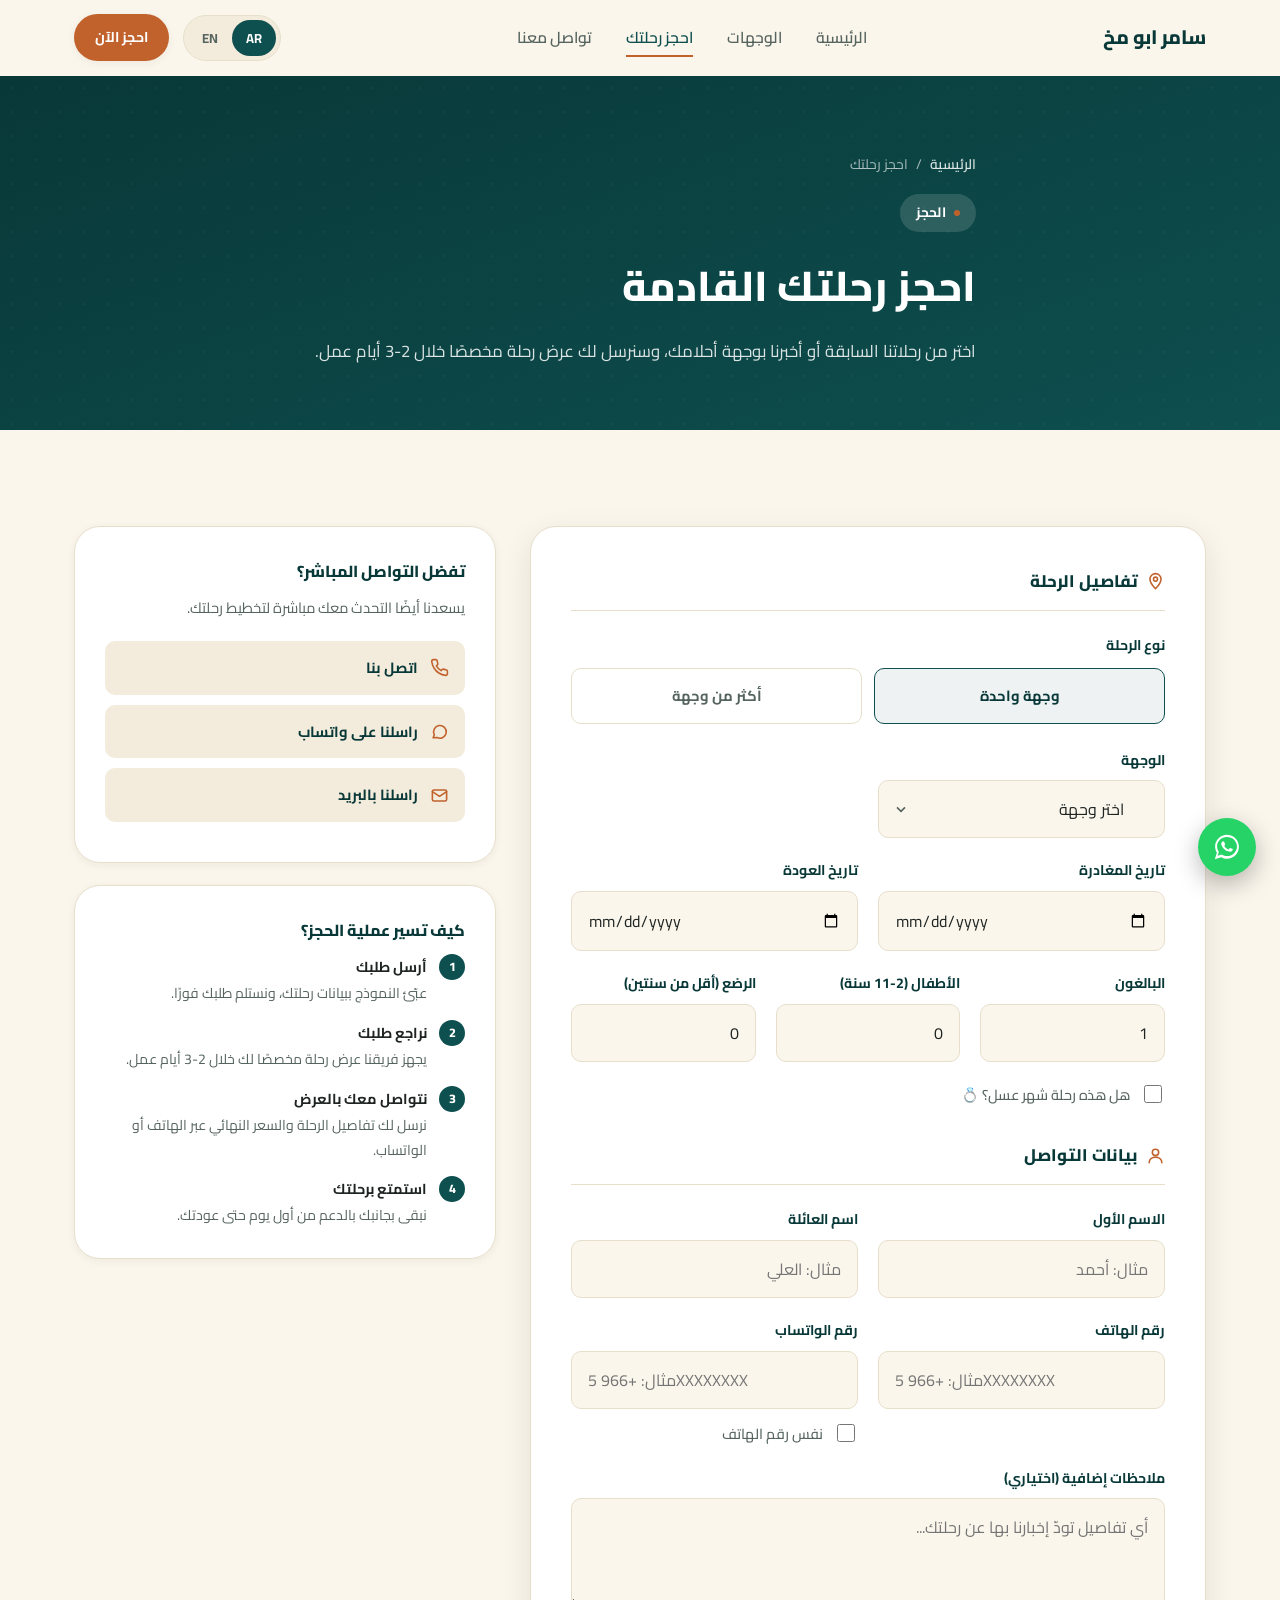
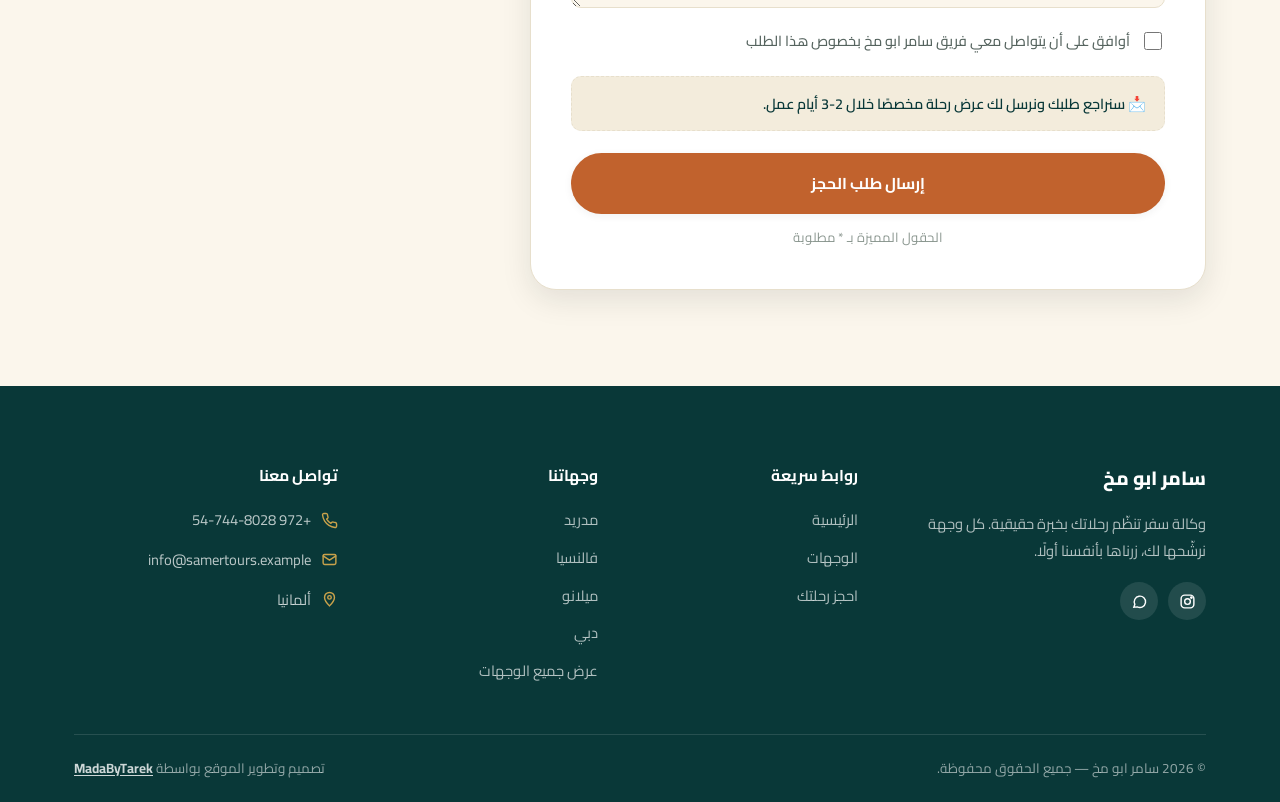
==== booking.html @ 6be9bb7d "Initial commit: Samer Abu Mock travel agency website Bilingual (Arabic/English) static site with: - " ====
<!DOCTYPE html>
<html lang="ar" dir="rtl">
<head>
<meta charset="UTF-8">
<meta name="viewport" content="width=device-width, initial-scale=1.0">
<title data-i18n-title="page_booking_title">احجز رحلتك القادمة | سامر ابو مخ</title>
<meta name="description" content="احجز رحلتك القادمة مع سامر ابو مخ: اختر وجهة زرناها بأنفسنا أو اطلب وجهة جديدة، وحدد تواريخك وبياناتك وسنرسل لك عرضًا خلال 2-3 أيام عمل.">
<link rel="icon" href="data:image/svg+xml,%3Csvg xmlns='http://www.w3.org/2000/svg' viewBox='0 0 24 24'%3E%3Crect width='24' height='24' rx='6' fill='%230E4F4F'/%3E%3Cpath d='M12 5l2.5 5L20 12l-5.5 2L12 19l-2.5-5L4 12l5.5-2z' fill='%23C9A24B'/%3E%3C/svg%3E">
<link rel="stylesheet" href="assets/css/style.css">
</head>
<body>
<a class="skip-link" href="#main" data-i18n="skip_to_content">تخطي إلى المحتوى</a>

<!-- ============ HEADER ============ -->
<header class="site-header">
  <div class="container header-inner">
    <a href="index.html" class="brand">
      <span data-i18n="brand_name">سامر ابو مخ</span>
    </a>
    <nav class="main-nav" id="mainNav">
      <a href="index.html" data-i18n="nav_home">الرئيسية</a>
      <a href="destinations.html" data-i18n="nav_destinations">الوجهات</a>
      <a href="booking.html" data-i18n="nav_booking">احجز رحلتك</a>
      <a href="index.html#contact" data-i18n="nav_contact">تواصل معنا</a>
    </nav>
    <div class="header-actions">
      <div class="lang-switch" role="group" aria-label="Language / اللغة">
        <button type="button" class="lang-btn" data-lang="ar">AR</button>
        <button type="button" class="lang-btn" data-lang="en">EN</button>
      </div>
      <a href="booking.html" class="btn btn-primary btn-sm" data-i18n="nav_cta">احجز الآن</a>
      <button class="nav-toggle" id="navToggle" aria-label="menu" aria-expanded="false">☰</button>
    </div>
  </div>
</header>

<main id="main">

  <!-- ============ PAGE HERO ============ -->
  <section class="page-hero">
    <div class="container page-hero-inner">
      <div class="breadcrumb">
        <a href="index.html" data-i18n="nav_home">الرئيسية</a>
        <span>/</span>
        <span data-i18n="nav_booking">احجز رحلتك</span>
      </div>
      <div class="eyebrow" style="background:rgba(255,255,255,.14); color:#fff;" data-i18n="page_booking_eyebrow">الحجز</div>
      <h1 class="page-hero-title" data-i18n="page_booking_title">احجز رحلتك القادمة</h1>
      <p class="page-hero-sub" data-i18n="page_booking_subtitle">اختر من رحلاتنا السابقة أو أخبرنا بوجهة أحلامك، وسنرسل لك عرض رحلة مخصصًا خلال 2-3 أيام عمل.</p>
    </div>
  </section>

  <!-- ============ BOOKING FORM ============ -->
  <section>
    <div class="container booking-layout">

      <div>
        <!-- Form card -->
        <div class="booking-card" id="bookingFormCard">
          <form id="bookingForm" novalidate>
            <!-- Formspree helper fields -->
            <input type="hidden" name="_subject" value="طلب حجز جديد من موقع سامر ابو مخ">
            <input type="text" name="_gotcha" style="display:none">

            <div class="form-section">
              <div class="form-section-title">
                <svg viewBox="0 0 24 24" fill="none" stroke="currentColor" stroke-width="2" stroke-linecap="round" stroke-linejoin="round"><path d="M12 21s7-7.2 7-12a7 7 0 1 0-14 0c0 4.8 7 12 7 12z"/><circle cx="12" cy="9" r="2.5"/></svg>
                <span data-i18n="form_section_trip_title">تفاصيل الرحلة</span>
              </div>

              <!-- Trip type: single vs multi destination -->
              <div class="form-group" style="margin-bottom:10px;">
                <label data-i18n="trip_type_label">نوع الرحلة</label>
              </div>
              <div class="trip-type-toggle">
                <label class="toggle-pill active" id="tripTypeSingleLabel">
                  <input type="radio" name="trip_type" id="tripTypeSingle" value="single" checked>
                  <span data-i18n="trip_type_single">وجهة واحدة</span>
                </label>
                <label class="toggle-pill" id="tripTypeMultiLabel">
                  <input type="radio" name="trip_type" id="tripTypeMulti" value="multi">
                  <span data-i18n="trip_type_multi">أكثر من وجهة</span>
                </label>
              </div>

              <!-- Single destination block -->
              <div id="singleDestBlock">
                <div class="form-row">
                  <div class="form-group">
                    <label for="destination" data-i18n="form_destination_label">الوجهة <span class="req">*</span></label>
                    <select id="destination" name="destination" class="form-control js-destination-select" required>
                      <option value="" data-i18n="form_destination_placeholder">اختر وجهة</option>
                      <option value="other" data-i18n="form_destination_other">أخرى (حدد الوجهة)</option>
                    </select>
                  </div>
                  <div class="form-group hidden" id="otherDestinationGroup">
                    <label for="otherDestination" data-i18n="form_destination_other_label">اسم الوجهة المطلوبة</label>
                    <input type="text" id="otherDestination" name="other_destination" class="form-control" data-i18n-placeholder="form_destination_other_placeholder" placeholder="مثال: باريس، فرنسا">
                  </div>
                </div>

                <div class="form-row">
                  <div class="form-group">
                    <label for="dateFrom" data-i18n="form_date_from_label">تاريخ المغادرة <span class="req">*</span></label>
                    <input type="date" id="dateFrom" name="date_from" class="form-control js-date-from" required>
                  </div>
                  <div class="form-group">
                    <label for="dateTo" data-i18n="form_date_to_label">تاريخ العودة <span class="req">*</span></label>
                    <input type="date" id="dateTo" name="date_to" class="form-control js-date-to" required>
                  </div>
                </div>
              </div>

              <!-- Multi destination block -->
              <div id="multiDestBlock" class="hidden">
                <div id="stopsContainer"><!-- stop rows injected by booking.js --></div>
                <button type="button" class="btn btn-outline btn-sm add-stop-btn" id="addStopBtn" data-i18n="add_stop_button">+ أضف وجهة أخرى</button>
              </div>

              <p class="form-error-text hidden" id="dateError" data-i18n="form_error_dates">تاريخ العودة يجب أن يكون بعد تاريخ المغادرة</p>

              <div class="form-row cols-3" style="margin-top:4px;">
                <div class="form-group">
                  <label for="adults" data-i18n="form_adults_label">البالغون</label>
                  <input type="number" id="adults" name="adults" class="form-control" min="1" max="20" value="1">
                </div>
                <div class="form-group">
                  <label for="children" data-i18n="form_children_label">الأطفال (2-11 سنة)</label>
                  <input type="number" id="children" name="children" class="form-control" min="0" max="10" value="0">
                </div>
                <div class="form-group">
                  <label for="infants" data-i18n="form_infants_label">الرضع (أقل من سنتين)</label>
                  <input type="number" id="infants" name="infants" class="form-control" min="0" max="10" value="0">
                </div>
              </div>

              <!-- Honeymoon -->
              <div class="checkbox-row" style="margin-top:6px; margin-bottom:6px;">
                <input type="checkbox" id="isHoneymoon" name="is_honeymoon">
                <label for="isHoneymoon" data-i18n="honeymoon_toggle_label">هل هذه رحلة شهر عسل؟ 💍</label>
              </div>

              <div id="honeymoonBlock" class="hidden">
                <div class="form-group" style="margin-top:14px; margin-bottom:6px;">
                  <label data-i18n="honeymoon_know_dest_label">هل تعرفان الوجهة التي تريدان زيارتها؟</label>
                </div>
                <div class="trip-type-toggle" style="max-width:360px;">
                  <label class="toggle-pill active" id="hmKnowYesLabel">
                    <input type="radio" name="honeymoon_know_dest" id="hmKnowYes" value="yes" checked>
                    <span data-i18n="yes_label">نعم</span>
                  </label>
                  <label class="toggle-pill" id="hmKnowNoLabel">
                    <input type="radio" name="honeymoon_know_dest" id="hmKnowNo" value="no">
                    <span data-i18n="no_label">لا، اقترحوا لنا</span>
                  </label>
                </div>

                <div id="honeymoonQuizBlock" class="honeymoon-box hidden">
                  <p style="font-weight:700; color:var(--color-primary-dark); margin-bottom:16px; font-size:.92rem;" data-i18n="honeymoon_quiz_intro">أجيبا عن الأسئلة التالية، وسيقترح سامر لكما وجهة شهر العسل المثالية:</p>

                  <div class="quiz-question">
                    <div class="quiz-question-title" data-i18n="hm_q1_title">1. ما هو الجو الذي تفضلانه لشهر العسل؟</div>
                    <div class="quiz-options">
                      <label class="quiz-option"><input type="radio" name="hm_q1_vibe" value="beach"><span data-i18n="hm_q1_opt1">شاطئ وشمس</span></label>
                      <label class="quiz-option"><input type="radio" name="hm_q1_vibe" value="city"><span data-i18n="hm_q1_opt2">مدينة نابضة بالحياة</span></label>
                      <label class="quiz-option"><input type="radio" name="hm_q1_vibe" value="nature"><span data-i18n="hm_q1_opt3">طبيعة وجبال</span></label>
                      <label class="quiz-option"><input type="radio" name="hm_q1_vibe" value="culture"><span data-i18n="hm_q1_opt4">تاريخ وثقافة</span></label>
                    </div>
                  </div>

                  <div class="quiz-question">
                    <div class="quiz-question-title" data-i18n="hm_q2_title">2. ما هي ميزانيتكما التقريبية؟</div>
                    <div class="quiz-options">
                      <label class="quiz-option"><input type="radio" name="hm_q2_budget" value="budget"><span data-i18n="hm_q2_opt1">اقتصادية</span></label>
                      <label class="quiz-option"><input type="radio" name="hm_q2_budget" value="mid"><span data-i18n="hm_q2_opt2">متوسطة</span></label>
                      <label class="quiz-option"><input type="radio" name="hm_q2_budget" value="luxury"><span data-i18n="hm_q2_opt3">فاخرة</span></label>
                    </div>
                  </div>

                  <div class="quiz-question">
                    <div class="quiz-question-title" data-i18n="hm_q3_title">3. كم مدة رحلة شهر العسل؟</div>
                    <div class="quiz-options">
                      <label class="quiz-option"><input type="radio" name="hm_q3_duration" value="short"><span data-i18n="hm_q3_opt1">أقل من أسبوع</span></label>
                      <label class="quiz-option"><input type="radio" name="hm_q3_duration" value="medium"><span data-i18n="hm_q3_opt2">أسبوع إلى أسبوعين</span></label>
                      <label class="quiz-option"><input type="radio" name="hm_q3_duration" value="long"><span data-i18n="hm_q3_opt3">أكثر من أسبوعين</span></label>
                    </div>
                  </div>

                  <div class="quiz-question">
                    <div class="quiz-question-title" data-i18n="hm_q4_title">4. في أي موسم تخططان للسفر؟</div>
                    <div class="quiz-options">
                      <label class="quiz-option"><input type="radio" name="hm_q4_season" value="winter"><span data-i18n="hm_q4_opt1">الشتاء</span></label>
                      <label class="quiz-option"><input type="radio" name="hm_q4_season" value="spring"><span data-i18n="hm_q4_opt2">الربيع</span></label>
                      <label class="quiz-option"><input type="radio" name="hm_q4_season" value="summer"><span data-i18n="hm_q4_opt3">الصيف</span></label>
                      <label class="quiz-option"><input type="radio" name="hm_q4_season" value="autumn"><span data-i18n="hm_q4_opt4">الخريف</span></label>
                    </div>
                  </div>

                  <div class="quiz-question">
                    <div class="quiz-question-title" data-i18n="hm_q5_title">5. ما مستوى النشاط الذي تفضلانه؟</div>
                    <div class="quiz-options">
                      <label class="quiz-option"><input type="radio" name="hm_q5_activity" value="relax"><span data-i18n="hm_q5_opt1">استرخاء تام</span></label>
                      <label class="quiz-option"><input type="radio" name="hm_q5_activity" value="mix"><span data-i18n="hm_q5_opt2">مزيج من الاسترخاء والاستكشاف</span></label>
                      <label class="quiz-option"><input type="radio" name="hm_q5_activity" value="adventure"><span data-i18n="hm_q5_opt3">مغامرة ونشاط</span></label>
                    </div>
                  </div>

                  <div class="quiz-question">
                    <div class="quiz-question-title" data-i18n="hm_q6_title">6. هل تفضلان الابتعاد عن صخب المدن؟</div>
                    <div class="quiz-options">
                      <label class="quiz-option"><input type="radio" name="hm_q6_quiet" value="quiet"><span data-i18n="hm_q6_opt1">نعم، نفضل الهدوء</span></label>
                      <label class="quiz-option"><input type="radio" name="hm_q6_quiet" value="city_buzz"><span data-i18n="hm_q6_opt2">لا، نحب حيوية المدن</span></label>
                      <label class="quiz-option"><input type="radio" name="hm_q6_quiet" value="no_preference"><span data-i18n="hm_q6_opt3">لا فرق لدينا</span></label>
                    </div>
                  </div>

                  <div class="quiz-question">
                    <div class="quiz-question-title" data-i18n="hm_q7_title">7. ما الذي يهمكما أكثر في الوجهة؟</div>
                    <div class="quiz-options">
                      <label class="quiz-option"><input type="radio" name="hm_q7_priority" value="food"><span data-i18n="hm_q7_opt1">المأكولات المحلية</span></label>
                      <label class="quiz-option"><input type="radio" name="hm_q7_priority" value="scenery"><span data-i18n="hm_q7_opt2">المناظر الطبيعية</span></label>
                      <label class="quiz-option"><input type="radio" name="hm_q7_priority" value="shopping"><span data-i18n="hm_q7_opt3">التسوق والفعاليات</span></label>
                      <label class="quiz-option"><input type="radio" name="hm_q7_priority" value="romance"><span data-i18n="hm_q7_opt4">الخصوصية والرومانسية</span></label>
                    </div>
                  </div>

                  <div class="quiz-question">
                    <div class="quiz-question-title" data-i18n="hm_q8_title">8. هل هناك وجهة كانت تراودكما دائمًا؟ (اختياري)</div>
                    <input type="text" name="hm_q8_dream_destination" class="form-control" data-i18n-placeholder="hm_q8_placeholder" placeholder="مثال: جزر المالديف، اليابان...">
                  </div>
                </div>
              </div>
            </div>

            <div class="form-section">
              <div class="form-section-title">
                <svg viewBox="0 0 24 24" fill="none" stroke="currentColor" stroke-width="2" stroke-linecap="round" stroke-linejoin="round"><circle cx="12" cy="8" r="4"/><path d="M4 21c0-4.4 3.6-7 8-7s8 2.6 8 7"/></svg>
                <span data-i18n="form_section_contact_title">بيانات التواصل</span>
              </div>

              <div class="form-row">
                <div class="form-group">
                  <label for="firstName" data-i18n="form_first_name_label">الاسم الأول <span class="req">*</span></label>
                  <input type="text" id="firstName" name="first_name" class="form-control" required data-i18n-placeholder="form_first_name_placeholder" placeholder="مثال: أحمد">
                </div>
                <div class="form-group">
                  <label for="lastName" data-i18n="form_last_name_label">اسم العائلة <span class="req">*</span></label>
                  <input type="text" id="lastName" name="last_name" class="form-control" required data-i18n-placeholder="form_last_name_placeholder" placeholder="مثال: العلي">
                </div>
              </div>

              <div class="form-row">
                <div class="form-group">
                  <label for="phone" data-i18n="form_phone_label">رقم الهاتف <span class="req">*</span></label>
                  <input type="tel" id="phone" name="phone" class="form-control" required data-i18n-placeholder="form_phone_placeholder" placeholder="مثال: +966 5XXXXXXXX">
                </div>
                <div class="form-group">
                  <label for="whatsapp" data-i18n="form_whatsapp_label">رقم الواتساب <span class="req">*</span></label>
                  <input type="tel" id="whatsapp" name="whatsapp" class="form-control" required data-i18n-placeholder="form_whatsapp_placeholder" placeholder="مثال: +966 5XXXXXXXX">
                  <div class="checkbox-row" style="margin-top:4px;">
                    <input type="checkbox" id="whatsappSame">
                    <label for="whatsappSame" data-i18n="form_whatsapp_same">نفس رقم الهاتف</label>
                  </div>
                </div>
              </div>

              <div class="form-group" style="margin-bottom:20px;">
                <label for="notes" data-i18n="form_notes_label">ملاحظات إضافية (اختياري)</label>
                <textarea id="notes" name="notes" class="form-control" data-i18n-placeholder="form_notes_placeholder" placeholder="أي تفاصيل تودّ إخبارنا بها عن رحلتك..."></textarea>
              </div>

              <div class="checkbox-row" style="margin-bottom:22px;">
                <input type="checkbox" id="consent" name="consent" required>
                <label for="consent" data-i18n="form_consent_label">أوافق على أن يتواصل معي فريق سامر ابو مخ بخصوص هذا الطلب</label>
              </div>

              <div class="form-offer-note">
                <span data-i18n="form_offer_note">📩 سنراجع طلبك ونرسل لك عرض رحلة مخصصًا خلال 2-3 أيام عمل.</span>
              </div>

              <button type="submit" class="btn btn-primary btn-block" id="submitBtn" style="margin-top:22px;">
                <span id="submitLabel" data-i18n="form_submit_button">إرسال طلب الحجز</span>
              </button>
              <p class="form-note" style="text-align:center; margin-top:12px;" data-i18n="form_required_note">الحقول المميزة بـ * مطلوبة</p>
            </div>
          </form>
        </div>

        <!-- Success state -->
        <div class="form-status success hidden" id="formSuccess">
          <svg viewBox="0 0 24 24" fill="none" stroke="currentColor" stroke-width="2" stroke-linecap="round" stroke-linejoin="round"><circle cx="12" cy="12" r="10"/><path d="M8 12l3 3 5-6"/></svg>
          <div>
            <div class="form-status-title" data-i18n="form_success_title">تم استلام طلبك بنجاح!</div>
            <div class="form-status-text" data-i18n="form_success_text">شكرًا لك. سنراجع طلبك ونرسل لك عرض رحلة مخصصًا خلال 2-3 أيام عمل عبر الهاتف أو الواتساب.</div>
            <button type="button" class="btn btn-outline btn-sm" style="margin-top:18px;" data-reset-form data-i18n="form_success_new">إرسال طلب جديد</button>
          </div>
        </div>

        <!-- Error state -->
        <div class="form-status error hidden" id="formError">
          <svg viewBox="0 0 24 24" fill="none" stroke="currentColor" stroke-width="2" stroke-linecap="round" stroke-linejoin="round"><circle cx="12" cy="12" r="10"/><path d="M12 8v5M12 16h.01"/></svg>
          <div>
            <div class="form-status-title" data-i18n="form_error_title">لم نتمكن من إرسال طلبك</div>
            <div class="form-status-text" data-i18n="form_error_text">حدث خطأ أثناء إرسال الطلب. حاول مرة أخرى أو تواصل معنا مباشرة عبر الواتساب.</div>
            <button type="button" class="btn btn-outline btn-sm" style="margin-top:18px;" data-reset-form data-i18n="form_success_new">إرسال طلب جديد</button>
          </div>
        </div>
      </div>

      <!-- Sidebar -->
      <aside class="booking-sidebar">
        <div class="side-card reveal">
          <div class="side-card-title" data-i18n="booking_sidebar_title">تفضل التواصل المباشر؟</div>
          <p class="side-card-text" data-i18n="booking_sidebar_text">يسعدنا أيضًا التحدث معك مباشرة لتخطيط رحلتك.</p>
          <a href="tel:+972547448028" class="side-contact-btn">
            <svg viewBox="0 0 24 24" fill="none" stroke="currentColor" stroke-width="2" stroke-linecap="round" stroke-linejoin="round"><path d="M22 16.9v3a2 2 0 0 1-2.2 2 19.8 19.8 0 0 1-8.6-3 19.5 19.5 0 0 1-6-6 19.8 19.8 0 0 1-3-8.7A2 2 0 0 1 4.1 2h3a2 2 0 0 1 2 1.7c.1 1 .3 2 .7 2.9a2 2 0 0 1-.4 2.1L8 10a16 16 0 0 0 6 6l1.3-1.4a2 2 0 0 1 2.1-.4c.9.4 1.9.6 2.9.7a2 2 0 0 1 1.7 2z"/></svg>
            <span data-i18n="booking_call_us">اتصل بنا</span>
          </a>
          <a href="https://wa.me/972547448028" target="_blank" rel="noopener" class="side-contact-btn">
            <svg viewBox="0 0 24 24" fill="none" stroke="currentColor" stroke-width="2" stroke-linecap="round" stroke-linejoin="round"><path d="M4 20l1.4-4A8 8 0 1 1 9 19.6z"/></svg>
            <span data-i18n="booking_whatsapp_us">راسلنا على واتساب</span>
          </a>
          <a href="mailto:info@samertours.example" class="side-contact-btn">
            <svg viewBox="0 0 24 24" fill="none" stroke="currentColor" stroke-width="2" stroke-linecap="round" stroke-linejoin="round"><rect x="3" y="5" width="18" height="14" rx="2"/><path d="M3 7l9 6 9-6"/></svg>
            <span data-i18n="booking_email_us">راسلنا بالبريد</span>
          </a>
        </div>

        <div class="side-card reveal reveal-delay-1">
          <div class="side-card-title" data-i18n="booking_steps_title">كيف تسير عملية الحجز؟</div>
          <div class="side-card-mini-list">
            <div class="side-card-mini-item">
              <span class="side-card-mini-num">1</span>
              <div class="side-card-mini-text"><strong data-i18n="booking_step_1_title">أرسل طلبك</strong><span data-i18n="booking_step_1_desc">عبّئ النموذج ببيانات رحلتك، ونستلم طلبك فورًا.</span></div>
            </div>
            <div class="side-card-mini-item">
              <span class="side-card-mini-num">2</span>
              <div class="side-card-mini-text"><strong data-i18n="booking_step_2_title">نراجع طلبك</strong><span data-i18n="booking_step_2_desc">يجهز فريقنا عرض رحلة مخصصًا لك خلال 2-3 أيام عمل.</span></div>
            </div>
            <div class="side-card-mini-item">
              <span class="side-card-mini-num">3</span>
              <div class="side-card-mini-text"><strong data-i18n="booking_step_3_title">نتواصل معك بالعرض</strong><span data-i18n="booking_step_3_desc">نرسل لك تفاصيل الرحلة والسعر النهائي عبر الهاتف أو الواتساب.</span></div>
            </div>
            <div class="side-card-mini-item">
              <span class="side-card-mini-num">4</span>
              <div class="side-card-mini-text"><strong data-i18n="booking_step_4_title">استمتع برحلتك</strong><span data-i18n="booking_step_4_desc">نبقى بجانبك بالدعم من أول يوم حتى عودتك.</span></div>
            </div>
          </div>
        </div>
      </aside>

    </div>
  </section>

</main>

<!-- ============ FOOTER ============ -->
<footer class="site-footer">
  <div class="container">
    <div class="footer-grid">
      <div>
        <div class="footer-brand">
          <span data-i18n="brand_name">سامر ابو مخ</span>
        </div>
        <p class="footer-about-text" data-i18n="footer_about_text">وكالة سفر تنظّم رحلاتك بخبرة حقيقية. كل وجهة نرشّحها لك، زرناها بأنفسنا أولًا.</p>
        <div class="footer-social">
          <a href="https://www.instagram.com/samer315/" target="_blank" rel="noopener" aria-label="Instagram"><svg viewBox="0 0 24 24" fill="none" stroke="#fff" stroke-width="2"><rect x="3" y="3" width="18" height="18" rx="5"/><circle cx="12" cy="12" r="4"/><circle cx="17.5" cy="6.5" r="1"/></svg></a>
          <a href="#" aria-label="WhatsApp"><svg viewBox="0 0 24 24" fill="none" stroke="#fff" stroke-width="2"><path d="M4 20l1.4-4A8 8 0 1 1 9 19.6z"/></svg></a>
        </div>
      </div>

      <div>
        <div class="footer-col-title" data-i18n="footer_links_title">روابط سريعة</div>
        <div class="footer-links">
          <a href="index.html" data-i18n="nav_home">الرئيسية</a>
          <a href="destinations.html" data-i18n="nav_destinations">الوجهات</a>
          <a href="booking.html" data-i18n="nav_booking">احجز رحلتك</a>
        </div>
      </div>

      <div>
        <div class="footer-col-title" data-i18n="footer_destinations_title">وجهاتنا</div>
        <div class="footer-links">
          <a href="destination.html?id=madrid" data-i18n="dest_madrid_name">مدريد</a>
          <a href="destination.html?id=valencia" data-i18n="dest_valencia_name">فالنسيا</a>
          <a href="destination.html?id=milano" data-i18n="dest_milano_name">ميلانو</a>
          <a href="destination.html?id=dubai" data-i18n="dest_dubai_name">دبي</a>
          <a href="destinations.html" data-i18n="view_all_destinations">عرض جميع الوجهات</a>
        </div>
      </div>

      <div>
        <div class="footer-col-title" data-i18n="footer_contact_title">تواصل معنا</div>
        <div class="footer-contact-item">
          <svg viewBox="0 0 24 24" fill="none" stroke="currentColor" stroke-width="2" stroke-linecap="round" stroke-linejoin="round"><path d="M22 16.9v3a2 2 0 0 1-2.2 2 19.8 19.8 0 0 1-8.6-3 19.5 19.5 0 0 1-6-6 19.8 19.8 0 0 1-3-8.7A2 2 0 0 1 4.1 2h3a2 2 0 0 1 2 1.7c.1 1 .3 2 .7 2.9a2 2 0 0 1-.4 2.1L8 10a16 16 0 0 0 6 6l1.3-1.4a2 2 0 0 1 2.1-.4c.9.4 1.9.6 2.9.7a2 2 0 0 1 1.7 2z"/></svg>
          <span data-i18n="footer_phone_value">+972 54-744-8028</span>
        </div>
        <div class="footer-contact-item">
          <svg viewBox="0 0 24 24" fill="none" stroke="currentColor" stroke-width="2" stroke-linecap="round" stroke-linejoin="round"><rect x="3" y="5" width="18" height="14" rx="2"/><path d="M3 7l9 6 9-6"/></svg>
          <span data-i18n="footer_email_value">info@samertours.example</span>
        </div>
        <div class="footer-contact-item">
          <svg viewBox="0 0 24 24" fill="none" stroke="currentColor" stroke-width="2" stroke-linecap="round" stroke-linejoin="round"><path d="M12 21s7-7.2 7-12a7 7 0 1 0-14 0c0 4.8 7 12 7 12z"/><circle cx="12" cy="9" r="2.5"/></svg>
          <span data-i18n="footer_address_value">ألمانيا</span>
        </div>
      </div>
    </div>

    <div class="footer-bottom">
      <span>© <span id="year">2026</span> <span data-i18n="brand_name">سامر ابو مخ</span> — <span data-i18n="footer_rights">جميع الحقوق محفوظة.</span></span>
      <span class="footer-credit-wrap"><span data-i18n="footer_credit">تصميم وتطوير الموقع بواسطة</span> <a href="https://mada-creative.github.io/madabytarek/" target="_blank" rel="noopener" class="footer-credit-link">MadaByTarek</a></span>
    </div>
  </div>
</footer>

<!-- ============ FLOATING WHATSAPP BUTTON ============ -->
<a href="https://wa.me/972547448028" target="_blank" rel="noopener" class="whatsapp-float" data-i18n-aria-label="whatsapp_float_label" aria-label="WhatsApp">
  <svg viewBox="0 0 32 32" fill="#fff"><path d="M16 3C9 3 3.3 8.6 3.3 15.5c0 2.4.7 4.7 1.9 6.7L3 29l7-2.1c1.9 1.1 4 1.6 6 1.6 7 0 12.7-5.6 12.7-12.5C28.7 8.6 23 3 16 3zm0 22.7c-1.9 0-3.7-.5-5.3-1.5l-.4-.2-4.2 1.2 1.2-4-.3-.4a10.1 10.1 0 0 1-1.6-5.4c0-5.6 4.6-10.1 10.6-10.1s10.6 4.5 10.6 10.1S22 25.7 16 25.7zm5.8-7.6c-.3-.2-1.9-.9-2.2-1-.3-.1-.5-.2-.7.2-.2.3-.8 1-.9 1.2-.2.2-.3.2-.6.1-.3-.2-1.3-.5-2.5-1.5-.9-.8-1.5-1.8-1.7-2.1-.2-.3 0-.5.1-.6.1-.1.3-.3.4-.5.1-.2.2-.3.3-.5.1-.2 0-.4 0-.5-.1-.2-.7-1.7-1-2.3-.2-.6-.5-.5-.7-.5h-.6c-.2 0-.5.1-.8.4-.3.3-1 1-1 2.4s1.1 2.8 1.2 3c.1.2 2.1 3.2 5.1 4.4.7.3 1.3.5 1.7.6.7.2 1.4.2 1.9.1.6-.1 1.9-.8 2.1-1.5.3-.7.3-1.4.2-1.5-.1-.2-.3-.2-.6-.4z"/></svg>
</a>

<script src="assets/js/i18n.js"></script>
<script src="assets/js/config.js"></script>
<script src="assets/js/destinations-data.js"></script>
<script src="assets/js/render-destinations.js"></script>
<script src="assets/js/main.js"></script>
<script src="assets/js/booking.js"></script>
</body>
</html>
---- assets/css/style.css ----
/* =========================================================
   Samer Tours — Stylesheet
   Design system: warm travel palette, bilingual (AR/EN) RTL-first
   ========================================================= */

@import url('https://fonts.googleapis.com/css2?family=Cairo:wght@400;500;600;700;800&display=swap');

:root{
  /* Colors */
  --color-bg: #FBF6EC;
  --color-surface: #FFFFFF;
  --color-surface-alt: #F3ECDC;
  --color-ink: #1E2422;
  --color-ink-soft: #56645F;
  --color-ink-faint: #8A968F;
  --color-border: #E7DFCC;

  --color-primary: #0E4F4F;
  --color-primary-dark: #093838;
  --color-primary-light: #14706C;
  --color-accent: #C1622D;
  --color-accent-light: #E08A4F;
  --color-gold: #C9A24B;

  --color-success-bg: #EAF6EE;
  --color-success-ink: #1E6B3C;
  --color-error-bg: #FBEAE7;
  --color-error-ink: #A5341C;

  /* City accents */
  --city-madrid: #C1622D;
  --city-valencia: #D99A2B;
  --city-milano: #7A4B5C;
  --city-amsterdam: #2C6E8E;
  --city-oslo: #3D5A73;

  /* Type */
  --font-base: 'Cairo', 'Segoe UI', Tahoma, sans-serif;

  /* Radii / shadow */
  --radius-sm: 10px;
  --radius-md: 16px;
  --radius-lg: 26px;
  --radius-pill: 999px;
  --shadow-sm: 0 2px 8px rgba(20, 30, 27, .06);
  --shadow-md: 0 10px 30px rgba(20, 30, 27, .10);
  --shadow-lg: 0 20px 50px rgba(20, 30, 27, .16);

  /* Layout */
  --container: 1180px;
  --header-h: 76px;
}

/* ---------- Reset ---------- */
*, *::before, *::after{ box-sizing: border-box; }
html{ scroll-behavior: smooth; }
body{
  margin: 0;
  background: var(--color-bg);
  color: var(--color-ink);
  font-family: var(--font-base);
  line-height: 1.75;
  -webkit-font-smoothing: antialiased;
  overflow-x: hidden;
}
img{ max-width: 100%; display: block; }
a{ color: inherit; text-decoration: none; }
ul{ margin: 0; padding: 0; list-style: none; }
h1,h2,h3,h4,p,figure{ margin: 0; }
button{ font-family: inherit; cursor: pointer; }
input, select, textarea{ font-family: inherit; font-size: 1rem; }
::selection{ background: var(--color-gold); color: var(--color-primary-dark); }

html[dir="ltr"] body{ letter-spacing: 0; }

.container{
  width: 100%;
  max-width: var(--container);
  margin-inline: auto;
  padding-inline: 24px;
}

section{ padding-block: 96px; }
@media (max-width: 720px){ section{ padding-block: 64px; } }

/* ---------- Reveal on scroll ---------- */
.reveal{ opacity: 0; transform: translateY(24px); transition: opacity .7s ease, transform .7s ease; }
.reveal.in-view{ opacity: 1; transform: translateY(0); }
.reveal-delay-1{ transition-delay: .08s; }
.reveal-delay-2{ transition-delay: .16s; }
.reveal-delay-3{ transition-delay: .24s; }
.reveal-delay-4{ transition-delay: .32s; }

/* ---------- Buttons ---------- */
.btn{
  display: inline-flex;
  align-items: center;
  justify-content: center;
  gap: 8px;
  padding: 15px 30px;
  border-radius: var(--radius-pill);
  font-weight: 700;
  font-size: .98rem;
  border: 1.5px solid transparent;
  transition: transform .18s ease, box-shadow .18s ease, background-color .18s ease, color .18s ease, border-color .18s ease;
  white-space: nowrap;
}
.btn-sm{ padding: 10px 20px; font-size: .88rem; }
.btn-primary{ background: var(--color-accent); color: #fff; box-shadow: var(--shadow-sm); }
.btn-primary:hover{ background: var(--color-accent-light); transform: translateY(-2px); box-shadow: var(--shadow-md); }
.btn-outline{ background: transparent; color: var(--color-primary); border-color: var(--color-primary); }
.btn-outline:hover{ background: var(--color-primary); color: #fff; transform: translateY(-2px); }
.btn-ghost-light{ background: rgba(255,255,255,.12); color: #fff; border-color: rgba(255,255,255,.55); backdrop-filter: blur(4px); }
.btn-ghost-light:hover{ background: rgba(255,255,255,.22); transform: translateY(-2px); }
.btn-block{ width: 100%; }
.btn[disabled]{ opacity: .65; cursor: not-allowed; transform: none !important; }

/* ---------- Eyebrow / section heading ---------- */
.eyebrow{
  display: inline-flex;
  align-items: center;
  gap: 8px;
  font-size: .85rem;
  font-weight: 700;
  letter-spacing: .02em;
  color: var(--color-accent);
  background: rgba(193, 98, 45, .1);
  padding: 7px 16px;
  border-radius: var(--radius-pill);
  margin-bottom: 18px;
}
.eyebrow::before{ content: ""; width: 6px; height: 6px; border-radius: 50%; background: var(--color-accent); }

.section-head{ max-width: 640px; margin-inline: auto; text-align: center; margin-bottom: 56px; }
.section-head.align-start{ margin-inline: 0; text-align: start; }
.section-title{ font-size: clamp(1.7rem, 3.2vw, 2.5rem); font-weight: 800; color: var(--color-primary-dark); line-height: 1.35; }
.section-subtitle{ margin-top: 14px; color: var(--color-ink-soft); font-size: 1.05rem; }

/* ---------- Header ---------- */
.site-header{
  position: sticky; top: 0; z-index: 100;
  background: rgba(251, 246, 236, .85);
  backdrop-filter: blur(10px);
  border-bottom: 1px solid transparent;
  border-radius: 0;
  margin-inline: 0;
  transition: box-shadow .25s ease, border-color .25s ease, background-color .25s ease,
              height .25s ease, top .3s ease, margin .3s ease, border-radius .3s ease;
  height: var(--header-h);
  display: flex;
  align-items: center;
}
.site-header.scrolled{
  top: 10px;
  margin-inline: 12px;
  height: 60px;
  border-radius: var(--radius-lg);
  box-shadow: var(--shadow-md);
  border-color: var(--color-border);
  background: rgba(251, 246, 236, .96);
}
@media (min-width: 768px){
  .site-header.scrolled{ margin-inline: 28px; }
}
@media (min-width: 1200px){
  .site-header.scrolled{ margin-inline: 56px; top: 14px; }
}
.header-inner{ display: flex; align-items: center; justify-content: space-between; gap: 24px; }

.brand{ display: flex; align-items: center; gap: 10px; font-weight: 800; font-size: 1.22rem; color: var(--color-primary-dark); flex-shrink: 0; transition: font-size .25s ease; }
.site-header.scrolled .brand{ font-size: 1.05rem; }
.brand-mark{ width: 38px; height: 38px; border-radius: 11px; background: var(--color-primary); display: flex; align-items: center; justify-content: center; flex-shrink: 0; transition: width .25s ease, height .25s ease; }
.site-header.scrolled .brand-mark{ width: 32px; height: 32px; }
.brand-mark svg{ width: 20px; height: 20px; }

.main-nav{ display: flex; align-items: center; gap: 34px; }
.main-nav a{ font-weight: 600; color: var(--color-ink-soft); font-size: .98rem; position: relative; padding-block: 6px; transition: color .2s ease; }
.main-nav a:hover, .main-nav a.active{ color: var(--color-primary); }
.main-nav a::after{
  content: ""; position: absolute; inset-inline-start: 0; bottom: 0; height: 2px; width: 0;
  background: var(--color-accent); transition: width .22s ease;
}
.main-nav a:hover::after, .main-nav a.active::after{ width: 100%; }

.header-actions{ display: flex; align-items: center; gap: 14px; }
.lang-switch{ display: flex; align-items: center; background: var(--color-surface-alt); border-radius: var(--radius-pill); padding: 4px; border: 1px solid var(--color-border); }
.lang-btn{ border: none; background: transparent; padding: 6px 14px; border-radius: var(--radius-pill); font-weight: 700; font-size: .82rem; color: var(--color-ink-soft); transition: all .2s ease; }
.lang-btn.active{ background: var(--color-primary); color: #fff; }

.nav-toggle{ display: none; border: none; background: transparent; font-size: 1.5rem; color: var(--color-primary-dark); line-height: 1; padding: 6px; }

@media (max-width: 960px){
  .main-nav{
    position: fixed; inset-inline: 0; top: var(--header-h);
    background: var(--color-surface); border-bottom: 1px solid var(--color-border);
    flex-direction: column; align-items: stretch; gap: 0; padding: 8px 24px 20px;
    transform: translateY(-8px); opacity: 0; visibility: hidden; pointer-events: none;
    transition: opacity .2s ease, transform .2s ease, visibility .2s;
    box-shadow: var(--shadow-md);
  }
  .main-nav.open{ transform: translateY(0); opacity: 1; visibility: visible; pointer-events: auto; }
  .main-nav a{ padding-block: 14px; border-bottom: 1px solid var(--color-border); }
  .nav-toggle{ display: block; }
  .header-actions .btn-sm{ display: none; }
}

/* ---------- Hero ---------- */
.hero{
  position: relative;
  background: radial-gradient(1200px 600px at 15% -10%, rgba(201,162,75,.18), transparent 60%),
              linear-gradient(160deg, var(--color-primary-dark), var(--color-primary) 55%, var(--color-primary-light));
  color: #fff;
  overflow: hidden;
  padding-block: 120px 100px;
}
.hero::before{
  content: "";
  position: absolute; inset: 0;
  background-image: radial-gradient(rgba(255,255,255,.14) 1.5px, transparent 1.5px);
  background-size: 26px 26px;
  opacity: .35;
  mask-image: linear-gradient(180deg, transparent, #000 25%, #000 70%, transparent);
}
.hero-inner{ position: relative; display: grid; grid-template-columns: 1.1fr .9fr; gap: 56px; align-items: center; }
@media (max-width: 900px){ .hero-inner{ grid-template-columns: 1fr; } }

.hero-eyebrow{ display: inline-flex; align-items: center; gap: 8px; background: rgba(255,255,255,.14); border: 1px solid rgba(255,255,255,.3); padding: 8px 16px; border-radius: var(--radius-pill); font-size: .85rem; font-weight: 700; margin-bottom: 22px; }
.hero-eyebrow svg{ width: 16px; height: 16px; }
.hero-title{ font-size: clamp(2.1rem, 4.4vw, 3.4rem); font-weight: 800; line-height: 1.32; }
.hero-title .accent{ color: var(--color-gold); }
.hero-subtitle{ margin-top: 22px; font-size: 1.12rem; color: rgba(255,255,255,.86); max-width: 560px; }
.hero-actions{ display: flex; flex-wrap: wrap; gap: 16px; margin-top: 36px; }

.hero-stats{ display: flex; gap: 34px; margin-top: 56px; flex-wrap: wrap; }
.hero-stat-num{ font-size: 1.9rem; font-weight: 800; color: var(--color-gold); }
.hero-stat-label{ font-size: .88rem; color: rgba(255,255,255,.78); margin-top: 4px; }

.hero-visual{ position: relative; display: flex; align-items: center; justify-content: center; }
.hero-card{
  background: rgba(255,255,255,.08);
  border: 1px solid rgba(255,255,255,.25);
  border-radius: var(--radius-lg);
  padding: 28px;
  backdrop-filter: blur(6px);
  width: 100%; max-width: 380px;
}
.hero-card-row{ display: flex; align-items: center; gap: 14px; padding-block: 14px; border-bottom: 1px solid rgba(255,255,255,.18); }
.hero-card-row:last-child{ border-bottom: none; }
.hero-card-icon{ width: 42px; height: 42px; border-radius: 12px; background: rgba(255,255,255,.14); display: flex; align-items: center; justify-content: center; flex-shrink: 0; }
.hero-card-icon svg{ width: 22px; height: 22px; }
.hero-card-title{ font-weight: 700; font-size: .96rem; }
.hero-card-sub{ font-size: .82rem; color: rgba(255,255,255,.72); margin-top: 2px; }

/* ---------- About ---------- */
.about-grid{ display: grid; grid-template-columns: .95fr 1.05fr; gap: 64px; align-items: center; }
@media (max-width: 900px){ .about-grid{ grid-template-columns: 1fr; gap: 40px; } }
.about-points{ display: flex; flex-direction: column; gap: 22px; margin-top: 32px; }
.about-point{ display: flex; gap: 16px; align-items: flex-start; }
.about-point-icon{ width: 46px; height: 46px; border-radius: 13px; background: var(--color-surface-alt); display: flex; align-items: center; justify-content: center; flex-shrink: 0; color: var(--color-primary); }
.about-point-icon svg{ width: 22px; height: 22px; }
.about-point-title{ font-weight: 700; color: var(--color-primary-dark); }
.about-point-desc{ font-size: .94rem; color: var(--color-ink-soft); margin-top: 3px; }

.about-panel{
  background: var(--color-surface);
  border: 1px solid var(--color-border);
  border-radius: var(--radius-lg);
  padding: 40px;
  box-shadow: var(--shadow-md);
  position: relative;
}
.about-panel::before{
  content: "";
  position: absolute; inset-inline-start: -14px; top: -14px;
  width: 90px; height: 90px; border-radius: 24px;
  background: var(--color-gold); opacity: .18; z-index: -1;
}
.quote-mark{ font-size: 3rem; color: var(--color-gold); line-height: 1; font-family: Georgia, serif; }
.about-panel p{ font-size: 1.08rem; color: var(--color-ink); margin-top: 8px; }
.about-panel-foot{ margin-top: 22px; display: flex; align-items: center; gap: 12px; }
.about-panel-avatar{ width: 46px; height: 46px; border-radius: 50%; background: var(--color-primary); color: #fff; display: flex; align-items: center; justify-content: center; font-weight: 800; }
.about-panel-name{ font-weight: 700; color: var(--color-primary-dark); font-size: .95rem; }
.about-panel-role{ font-size: .82rem; color: var(--color-ink-faint); }

/* ---------- Destination cards ---------- */
.dest-grid{ display: grid; grid-template-columns: repeat(3, 1fr); gap: 28px; }
@media (max-width: 980px){ .dest-grid{ grid-template-columns: repeat(2, 1fr); } }
@media (max-width: 640px){ .dest-grid{ grid-template-columns: 1fr; } }

.dest-card{
  background: var(--color-surface);
  border-radius: var(--radius-lg);
  overflow: hidden;
  border: 1px solid var(--color-border);
  box-shadow: var(--shadow-sm);
  transition: transform .25s ease, box-shadow .25s ease;
  display: flex; flex-direction: column;
}
.dest-card:hover{ transform: translateY(-6px); box-shadow: var(--shadow-lg); }
.dest-cover-link{ display: block; --c: var(--city-madrid); }
.dest-cover{
  position: relative; min-height: 200px; overflow: hidden;
  background: linear-gradient(150deg, var(--c), color-mix(in srgb, var(--c) 55%, #10201c));
}
.dest-cover-img{ position: absolute; inset: 0; width: 100%; height: 100%; object-fit: cover; transition: transform .5s ease; }
.dest-card:hover .dest-cover-img{ transform: scale(1.07); }
.dest-cover-overlay{
  position: relative; z-index: 1; min-height: 200px; height: 100%;
  display: flex; flex-direction: column; justify-content: space-between;
  padding: 20px 22px; color: #fff;
  background: linear-gradient(180deg, rgba(10,20,18,.05) 0%, rgba(10,20,18,.18) 45%, rgba(8,16,15,.85) 100%);
}
.dest-cover svg{ width: 100%; height: 78px; opacity: .9; }
.dest-cover-icon{ position: absolute; inset-inline: 0; bottom: 0; }
.dest-cover-top{ position: relative; z-index: 1; display: flex; justify-content: space-between; align-items: flex-start; }
.dest-country-badge{ align-self: flex-start; background: rgba(255,255,255,.2); border: 1px solid rgba(255,255,255,.4); font-size: .74rem; font-weight: 700; padding: 5px 12px; border-radius: var(--radius-pill); }
.dest-name{ position: relative; z-index: 1; font-size: 1.5rem; font-weight: 800; margin-top: 0; }

.dest-body{ padding: 24px 26px 28px; display: flex; flex-direction: column; gap: 16px; flex: 1; }
.dest-tagline{ font-weight: 700; color: var(--color-primary-dark); font-size: 1rem; }
.dest-desc{ color: var(--color-ink-soft); font-size: .93rem; }
.dest-card-foot{ margin-top: auto; display: flex; align-items: center; justify-content: space-between; gap: 12px; }
.dest-link{ font-weight: 700; color: var(--color-accent); font-size: .92rem; display: inline-flex; align-items: center; gap: 6px; }
.dest-link svg{ width: 16px; height: 16px; transition: transform .2s ease; }
html[dir="rtl"] .dest-link svg{ transform: rotate(180deg); }
.dest-link:hover svg{ transform: translateX(4px); }
html[dir="rtl"] .dest-link:hover svg{ transform: rotate(180deg) translateX(4px); }

/* ---------- Full destination block (destinations.html) ---------- */
.dest-full{
  background: var(--color-surface);
  border: 1px solid var(--color-border);
  border-radius: var(--radius-lg);
  overflow: hidden;
  box-shadow: var(--shadow-sm);
  margin-bottom: 34px;
  scroll-margin-top: 100px;
}
.dest-full-grid{ display: grid; grid-template-columns: 340px 1fr; }
@media (max-width: 860px){ .dest-full-grid{ grid-template-columns: 1fr; } }
.dest-full-cover{
  --c: var(--city-madrid);
  background: linear-gradient(160deg, var(--c), color-mix(in srgb, var(--c) 50%, #0e1a17));
  color: #fff; padding: 34px 30px; display: flex; flex-direction: column; justify-content: space-between; position: relative; min-height: 280px;
}
.dest-full-cover svg{ width: 100%; height: 92px; }
.dest-full-body{ padding: 34px 34px; }
.dest-full-title-row{ display: flex; align-items: baseline; gap: 12px; flex-wrap: wrap; margin-bottom: 6px; }
.dest-full-name{ font-size: 1.6rem; font-weight: 800; color: var(--color-primary-dark); }
.dest-full-country{ font-size: .9rem; color: var(--color-ink-faint); font-weight: 600; }
.dest-full-tagline{ color: var(--color-accent); font-weight: 700; margin-bottom: 14px; }
.dest-full-desc{ color: var(--color-ink-soft); }

.attractions-title{ margin-top: 26px; margin-bottom: 14px; font-weight: 800; color: var(--color-primary-dark); font-size: 1rem; display: flex; align-items: center; gap: 8px; }
.attractions-title svg{ width: 18px; height: 18px; color: var(--color-accent); }
.attractions-list{ display: grid; grid-template-columns: repeat(2, 1fr); gap: 10px 20px; margin-bottom: 26px; }
@media (max-width: 500px){ .attractions-list{ grid-template-columns: 1fr; } }
.attraction-item{ display: flex; align-items: center; gap: 10px; font-size: .95rem; color: var(--color-ink); }
.attraction-item svg{ width: 17px; height: 17px; color: var(--color-accent); flex-shrink: 0; }

.other-dest-note{
  display: flex; align-items: center; gap: 14px; flex-wrap: wrap; justify-content: space-between;
  background: var(--color-surface-alt); border: 1px dashed var(--color-border);
  border-radius: var(--radius-md); padding: 22px 26px; margin-top: 10px;
}
.other-dest-note p{ font-weight: 600; color: var(--color-primary-dark); }

/* ---------- Why choose us ---------- */
.why-grid{ display: grid; grid-template-columns: repeat(4, 1fr); gap: 24px; }
@media (max-width: 980px){ .why-grid{ grid-template-columns: repeat(2, 1fr); } }
@media (max-width: 560px){ .why-grid{ grid-template-columns: 1fr; } }
.why-card{ background: var(--color-surface); border: 1px solid var(--color-border); border-radius: var(--radius-md); padding: 30px 26px; box-shadow: var(--shadow-sm); transition: transform .2s ease, box-shadow .2s ease; }
.why-card:hover{ transform: translateY(-4px); box-shadow: var(--shadow-md); }
.why-icon{ width: 52px; height: 52px; border-radius: 15px; background: var(--color-primary); color: #fff; display: flex; align-items: center; justify-content: center; margin-bottom: 18px; }
.why-icon svg{ width: 24px; height: 24px; }
.why-title{ font-weight: 700; color: var(--color-primary-dark); margin-bottom: 8px; }
.why-desc{ font-size: .92rem; color: var(--color-ink-soft); }

.section-alt{ background: var(--color-surface-alt); }

/* ---------- CTA banner ---------- */
.cta-banner{
  background: linear-gradient(135deg, var(--color-accent), var(--color-gold));
  border-radius: var(--radius-lg);
  padding: 56px 50px;
  display: flex; align-items: center; justify-content: space-between; gap: 30px; flex-wrap: wrap;
  color: #fff;
  box-shadow: var(--shadow-lg);
}
.cta-banner-title{ font-size: 1.6rem; font-weight: 800; }
.cta-banner-sub{ margin-top: 8px; color: rgba(255,255,255,.9); }
.cta-banner .btn-primary{ background: #fff; color: var(--color-accent); }
.cta-banner .btn-primary:hover{ background: var(--color-primary-dark); color: #fff; }

/* ---------- Footer ---------- */
.site-footer{ background: var(--color-primary-dark); color: rgba(255,255,255,.82); padding-top: 76px; }
.footer-grid{ display: grid; grid-template-columns: 1.4fr 1fr 1fr 1.2fr; gap: 40px; padding-bottom: 50px; border-bottom: 1px solid rgba(255,255,255,.12); }
@media (max-width: 900px){ .footer-grid{ grid-template-columns: 1fr 1fr; } }
@media (max-width: 560px){ .footer-grid{ grid-template-columns: 1fr; } }
.footer-brand{ display: flex; align-items: center; gap: 10px; font-weight: 800; font-size: 1.2rem; color: #fff; margin-bottom: 16px; }
.footer-brand .brand-mark{ background: rgba(255,255,255,.14); }
.footer-about-text{ font-size: .92rem; line-height: 1.8; color: rgba(255,255,255,.68); max-width: 320px; }
.footer-col-title{ color: #fff; font-weight: 700; margin-bottom: 18px; font-size: .98rem; }
.footer-links{ display: flex; flex-direction: column; gap: 12px; }
.footer-links a{ font-size: .92rem; color: rgba(255,255,255,.68); transition: color .2s ease; }
.footer-links a:hover{ color: var(--color-gold); }
.footer-contact-item{ display: flex; align-items: center; gap: 10px; font-size: .92rem; color: rgba(255,255,255,.72); margin-bottom: 14px; }
.footer-contact-item svg{ width: 17px; height: 17px; color: var(--color-gold); flex-shrink: 0; }
.footer-social{ display: flex; gap: 10px; margin-top: 18px; }
.footer-social a{ width: 38px; height: 38px; border-radius: 50%; background: rgba(255,255,255,.1); display: flex; align-items: center; justify-content: center; transition: background .2s ease; }
.footer-social a:hover{ background: var(--color-gold); }
.footer-social svg{ width: 17px; height: 17px; }
.footer-bottom{ display: flex; align-items: center; justify-content: space-between; padding-block: 22px; font-size: .84rem; color: rgba(255,255,255,.56); flex-wrap: wrap; gap: 10px; }
.footer-credit-link{ color: rgba(255,255,255,.8); font-weight: 700; text-decoration: underline; text-underline-offset: 2px; }
.footer-credit-link:hover{ color: var(--color-gold); }

/* ---------- Page hero (inner pages) ---------- */
.page-hero{
  background: linear-gradient(160deg, var(--color-primary-dark), var(--color-primary));
  color: #fff; padding-block: 76px 64px; position: relative; overflow: hidden;
}
.page-hero::before{
  content: ""; position: absolute; inset: 0;
  background-image: radial-gradient(rgba(255,255,255,.12) 1.5px, transparent 1.5px);
  background-size: 24px 24px; opacity: .3;
}
.page-hero-inner{ position: relative; max-width: 720px; }
.page-hero-title{ font-size: clamp(1.8rem, 3.6vw, 2.6rem); font-weight: 800; }
.page-hero-sub{ margin-top: 14px; color: rgba(255,255,255,.85); font-size: 1.05rem; }
.breadcrumb{ display: flex; align-items: center; gap: 8px; font-size: .86rem; color: rgba(255,255,255,.65); margin-bottom: 18px; }
.breadcrumb a{ color: rgba(255,255,255,.85); font-weight: 600; }

/* ---------- Booking page ---------- */
.booking-layout{ display: grid; grid-template-columns: 1.6fr 1fr; gap: 34px; align-items: flex-start; }
@media (max-width: 940px){ .booking-layout{ grid-template-columns: 1fr; } }

.booking-card{
  background: var(--color-surface); border: 1px solid var(--color-border);
  border-radius: var(--radius-lg); padding: 40px; box-shadow: var(--shadow-md);
}
.form-section-title{ font-weight: 800; color: var(--color-primary-dark); font-size: 1.05rem; margin-bottom: 22px; padding-bottom: 14px; border-bottom: 1px solid var(--color-border); display: flex; align-items: center; gap: 8px; }
.form-section-title svg{ width: 19px; height: 19px; color: var(--color-accent); }
.form-section + .form-section{ margin-top: 34px; }

.form-row{ display: grid; grid-template-columns: 1fr 1fr; gap: 20px; margin-bottom: 20px; }
.form-row.cols-3{ grid-template-columns: 1fr 1fr 1fr; }
@media (max-width: 620px){ .form-row, .form-row.cols-3{ grid-template-columns: 1fr; } }

.form-group{ display: flex; flex-direction: column; gap: 8px; }
.form-group label{ font-size: .88rem; font-weight: 700; color: var(--color-primary-dark); }
.form-group .req{ color: var(--color-accent); }
.form-control{
  width: 100%; padding: 13px 16px; border-radius: var(--radius-sm);
  border: 1.5px solid var(--color-border); background: var(--color-bg);
  color: var(--color-ink); transition: border-color .2s ease, box-shadow .2s ease, background-color .2s ease;
}
.form-control:focus{ outline: none; border-color: var(--color-primary); background: #fff; box-shadow: 0 0 0 4px rgba(14,79,79,.1); }
select.form-control{ appearance: none; background-image: url("data:image/svg+xml,%3Csvg xmlns='http://www.w3.org/2000/svg' viewBox='0 0 20 20' fill='none' stroke='%2356645F' stroke-width='2'%3E%3Cpath d='M5 8l5 5 5-5'/%3E%3C/svg%3E"); background-repeat: no-repeat; background-position: left 14px center; background-size: 16px; padding-inline-start: 40px; }
html[dir="rtl"] select.form-control{ background-position: left 14px center; }
textarea.form-control{ resize: vertical; min-height: 110px; }

.checkbox-row{ display: flex; align-items: center; gap: 10px; }
.checkbox-row input[type="checkbox"]{ width: 18px; height: 18px; accent-color: var(--color-primary); }
.checkbox-row label{ font-size: .9rem; color: var(--color-ink-soft); font-weight: 500; }

.hidden{ display: none !important; }

.form-note{ font-size: .82rem; color: var(--color-ink-faint); margin-top: 4px; }
.form-error-text{ font-size: .84rem; color: var(--color-error-ink); margin-top: 4px; }

.form-status{ border-radius: var(--radius-md); padding: 26px 28px; display: flex; gap: 16px; align-items: flex-start; }
.form-status.success{ background: var(--color-success-bg); color: var(--color-success-ink); }
.form-status.error{ background: var(--color-error-bg); color: var(--color-error-ink); }
.form-status svg{ width: 26px; height: 26px; flex-shrink: 0; margin-top: 2px; }
.form-status-title{ font-weight: 800; margin-bottom: 4px; }
.form-status-text{ font-size: .92rem; opacity: .92; }

.booking-sidebar{ display: flex; flex-direction: column; gap: 22px; position: sticky; top: calc(var(--header-h) + 24px); }
.side-card{ background: var(--color-surface); border: 1px solid var(--color-border); border-radius: var(--radius-lg); padding: 30px; box-shadow: var(--shadow-sm); }
.side-card-title{ font-weight: 800; color: var(--color-primary-dark); margin-bottom: 10px; }
.side-card-text{ font-size: .92rem; color: var(--color-ink-soft); margin-bottom: 20px; }
.side-contact-btn{ display: flex; align-items: center; gap: 12px; padding: 14px 16px; border-radius: var(--radius-sm); background: var(--color-surface-alt); margin-bottom: 10px; font-weight: 700; font-size: .92rem; color: var(--color-primary-dark); transition: background .2s ease; }
.side-contact-btn:hover{ background: #E9DFC6; }
.side-contact-btn svg{ width: 19px; height: 19px; color: var(--color-accent); flex-shrink: 0; }
.side-card-mini-list{ display: flex; flex-direction: column; gap: 14px; }
.side-card-mini-item{ display: flex; gap: 12px; align-items: flex-start; }
.side-card-mini-num{ width: 26px; height: 26px; border-radius: 50%; background: var(--color-primary); color: #fff; font-size: .78rem; font-weight: 800; display: flex; align-items: center; justify-content: center; flex-shrink: 0; }
.side-card-mini-text{ font-size: .88rem; color: var(--color-ink-soft); }
.side-card-mini-text strong{ color: var(--color-ink); display: block; margin-bottom: 2px; font-size: .9rem; }

/* ---------- Hero photo (replaces the old hero-card info panel) ---------- */
.hero-photo-frame{
  position: relative; width: 100%; max-width: 380px; margin-inline: auto;
  aspect-ratio: 4 / 5; border-radius: var(--radius-lg); overflow: hidden;
  border: 4px solid rgba(255,255,255,.25); box-shadow: var(--shadow-lg);
}
.hero-photo-frame img{ position: absolute; inset: 0; width: 100%; height: 100%; object-fit: cover; z-index: 1; }
.hero-photo-placeholder{
  position: absolute; inset: 0; display: flex; flex-direction: column; align-items: center; justify-content: center;
  gap: 12px; text-align: center; padding: 30px; font-size: .82rem; line-height: 1.7;
  background: linear-gradient(160deg, var(--color-primary-light), var(--color-primary-dark));
  color: rgba(255,255,255,.62);
}
.hero-photo-placeholder svg{ width: 46px; height: 46px; opacity: .75; }
.hero-photo-badge{
  position: absolute; z-index: 2; bottom: 16px; inset-inline: 16px;
  background: rgba(9,23,21,.6); backdrop-filter: blur(8px);
  border: 1px solid rgba(255,255,255,.18); border-radius: var(--radius-md);
  padding: 14px 18px; color: #fff;
}
.hero-photo-badge-name{ font-weight: 800; font-size: 1rem; }
.hero-photo-badge-role{ font-size: .8rem; opacity: .85; margin-top: 2px; }

/* ---------- Region sections (destinations page) ---------- */
.region-section{ margin-bottom: 56px; }
.region-title{
  font-size: 1.3rem; font-weight: 800; color: var(--color-primary-dark);
  margin-bottom: 22px; padding-inline-start: 16px; border-inline-start: 4px solid var(--color-accent);
}

/* ---------- Compact destination details (accordion) ---------- */
.dest-details{ margin-top: 6px; }
.dest-details summary{
  cursor: pointer; font-weight: 700; font-size: .9rem; color: var(--color-accent);
  list-style: none; display: flex; align-items: center; gap: 6px; padding-block: 4px;
}
.dest-details summary::-webkit-details-marker{ display: none; }
.dest-details summary::after{ content: "›"; font-size: 1.2rem; transition: transform .2s ease; }
html[dir="rtl"] .dest-details summary::after{ content: "‹"; }
.dest-details[open] summary::after{ transform: rotate(90deg); }
.dest-details .dest-desc{ color: var(--color-ink-soft); font-size: .93rem; margin-top: 10px; }
.attractions-list--compact{ grid-template-columns: 1fr; gap: 8px; margin-top: 6px; margin-bottom: 18px; }
.attractions-list--compact .attraction-item{ font-size: .9rem; }

/* ---------- Booking form: offer note ---------- */
.form-offer-note{
  background: var(--color-surface-alt); border: 1px dashed var(--color-border);
  border-radius: var(--radius-sm); padding: 14px 18px; font-size: .9rem;
  font-weight: 600; color: var(--color-primary-dark);
}

/* ---------- Floating WhatsApp button ---------- */
.whatsapp-float{
  position: fixed; bottom: 24px; right: 24px; z-index: 200;
  width: 58px; height: 58px; border-radius: 50%; background: #25D366;
  display: flex; align-items: center; justify-content: center;
  box-shadow: 0 8px 24px rgba(0,0,0,.28);
  animation: wa-pulse 2.6s infinite;
  transition: transform .2s ease;
}
.whatsapp-float:hover{ transform: scale(1.08); }
.whatsapp-float svg{ width: 30px; height: 30px; }
@keyframes wa-pulse{
  0% { box-shadow: 0 8px 24px rgba(0,0,0,.28), 0 0 0 0 rgba(37,211,102,.45); }
  70% { box-shadow: 0 8px 24px rgba(0,0,0,.28), 0 0 0 14px rgba(37,211,102,0); }
  100% { box-shadow: 0 8px 24px rgba(0,0,0,.28), 0 0 0 0 rgba(37,211,102,0); }
}
@media (max-width: 640px){
  .whatsapp-float{ bottom: 18px; right: 18px; width: 52px; height: 52px; }
  .whatsapp-float svg{ width: 26px; height: 26px; }
}

/* ---------- Single destination detail page ---------- */
.dest-hero{ position: relative; min-height: 460px; overflow: hidden; color: #fff; }
.dest-hero-img{ position: absolute; inset: 0; width: 100%; height: 100%; object-fit: cover; }
.dest-hero-overlay{
  position: absolute; inset: 0; z-index: 1;
  display: flex; align-items: flex-end;
  background: linear-gradient(180deg, rgba(8,16,15,0) 0%, rgba(8,16,15,.05) 35%, rgba(8,16,15,.55) 72%, rgba(6,13,12,.94) 100%);
}
.dest-hero-overlay > .container{ width: 100%; padding-bottom: 46px; }
.dest-hero-overlay .dest-country-badge{ background: rgba(255,255,255,.18); border: 1px solid rgba(255,255,255,.4); font-size: .78rem; font-weight: 700; padding: 6px 14px; border-radius: var(--radius-pill); display: inline-block; }
.dest-hero-title{ font-size: clamp(2rem, 4.6vw, 3.1rem); font-weight: 800; margin-top: 14px; }
.dest-hero-tagline{ margin-top: 10px; font-size: 1.1rem; color: rgba(255,255,255,.9); max-width: 640px; }

.dest-detail-grid{ display: grid; grid-template-columns: 1.7fr 1fr; gap: 44px; padding-block: 64px; align-items: start; }
@media (max-width: 900px){ .dest-detail-grid{ grid-template-columns: 1fr; } }
.dest-detail-desc{ font-size: 1.06rem; color: var(--color-ink-soft); margin-bottom: 34px; }
.dest-detail-side{ position: sticky; top: calc(var(--header-h) + 24px); }

.hotels-section{ margin-top: 30px; }
.hotels-grid{ display: grid; grid-template-columns: repeat(2, 1fr); gap: 14px; }
@media (max-width: 560px){ .hotels-grid{ grid-template-columns: 1fr; } }
.hotel-card{ background: var(--color-surface-alt); border: 1px solid var(--color-border); border-radius: var(--radius-sm); padding: 16px 18px; }
.hotel-name{ font-weight: 700; color: var(--color-primary-dark); }
.hotel-note{ font-size: .85rem; color: var(--color-ink-soft); margin-top: 4px; }

.photo-credit{ margin-top: 30px; font-size: .78rem; color: var(--color-ink-faint); }
.photo-credit a{ color: inherit; text-decoration: underline; }

/* ---------- Booking form: trip type + multi-stop repeater ---------- */
.trip-type-toggle{ display: flex; gap: 12px; margin-bottom: 24px; }
.toggle-pill{ position: relative; flex: 1; text-align: center; padding: 14px; border: 1.5px solid var(--color-border); border-radius: var(--radius-sm); cursor: pointer; font-weight: 700; font-size: .92rem; color: var(--color-ink-soft); transition: border-color .2s ease, background-color .2s ease, color .2s ease; }
.toggle-pill input{ position: absolute; opacity: 0; pointer-events: none; }
.toggle-pill.active{ border-color: var(--color-primary); background: rgba(14,79,79,.07); color: var(--color-primary-dark); }

.stop-row{ background: var(--color-surface-alt); border: 1px dashed var(--color-border); border-radius: var(--radius-md); padding: 18px 20px; margin-bottom: 14px; position: relative; }
.stop-row-title{ font-weight: 700; color: var(--color-primary-dark); margin-bottom: 12px; font-size: .9rem; display: flex; align-items: center; justify-content: space-between; }
.stop-remove-btn{ background: none; border: none; color: var(--color-error-ink); font-weight: 700; cursor: pointer; font-size: .82rem; padding: 2px 6px; }
.add-stop-btn{ margin-bottom: 22px; }

/* ---------- Booking form: honeymoon + suggestion quiz ---------- */
.honeymoon-box{
  background: linear-gradient(135deg, rgba(193,98,45,.08), rgba(201,162,75,.1));
  border: 1px solid var(--color-border); border-radius: var(--radius-md);
  padding: 20px 22px; margin-top: 12px; margin-bottom: 20px;
}
.quiz-question{ margin-bottom: 18px; }
.quiz-question:last-child{ margin-bottom: 0; }
.quiz-question-title{ font-weight: 700; color: var(--color-primary-dark); margin-bottom: 10px; font-size: .92rem; }
.quiz-options{ display: flex; flex-wrap: wrap; gap: 10px; }
.quiz-option{ position: relative; border: 1.5px solid var(--color-border); border-radius: var(--radius-pill); padding: 9px 18px; font-size: .86rem; cursor: pointer; color: var(--color-ink-soft); background: var(--color-surface); transition: border-color .2s ease, background-color .2s ease, color .2s ease; }
.quiz-option input{ position: absolute; opacity: 0; pointer-events: none; }
.quiz-option.selected{ background: var(--color-primary); border-color: var(--color-primary); color: #fff; }

/* ---------- Homepage "call me back" contact section ---------- */
.contact-grid{ display: grid; grid-template-columns: .9fr 1.1fr; gap: 50px; align-items: center; }
@media (max-width: 900px){ .contact-grid{ grid-template-columns: 1fr; } }
.contact-form-card{ background: var(--color-surface); border: 1px solid var(--color-border); border-radius: var(--radius-lg); padding: 36px; box-shadow: var(--shadow-md); }
.contact-whatsapp-btn{ margin-top: 14px; width: 100%; }
.contact-form-divider{ display: flex; align-items: center; gap: 12px; margin: 20px 0; color: var(--color-ink-faint); font-size: .82rem; }
.contact-form-divider::before, .contact-form-divider::after{ content: ""; flex: 1; height: 1px; background: var(--color-border); }

/* ---------- Misc ---------- */
.skip-link{ position: absolute; inset-inline-start: -999px; top: 0; background: var(--color-primary); color: #fff; padding: 12px 20px; z-index: 1000; border-radius: 0 0 10px 10px; }
.skip-link:focus{ inset-inline-start: 0; }
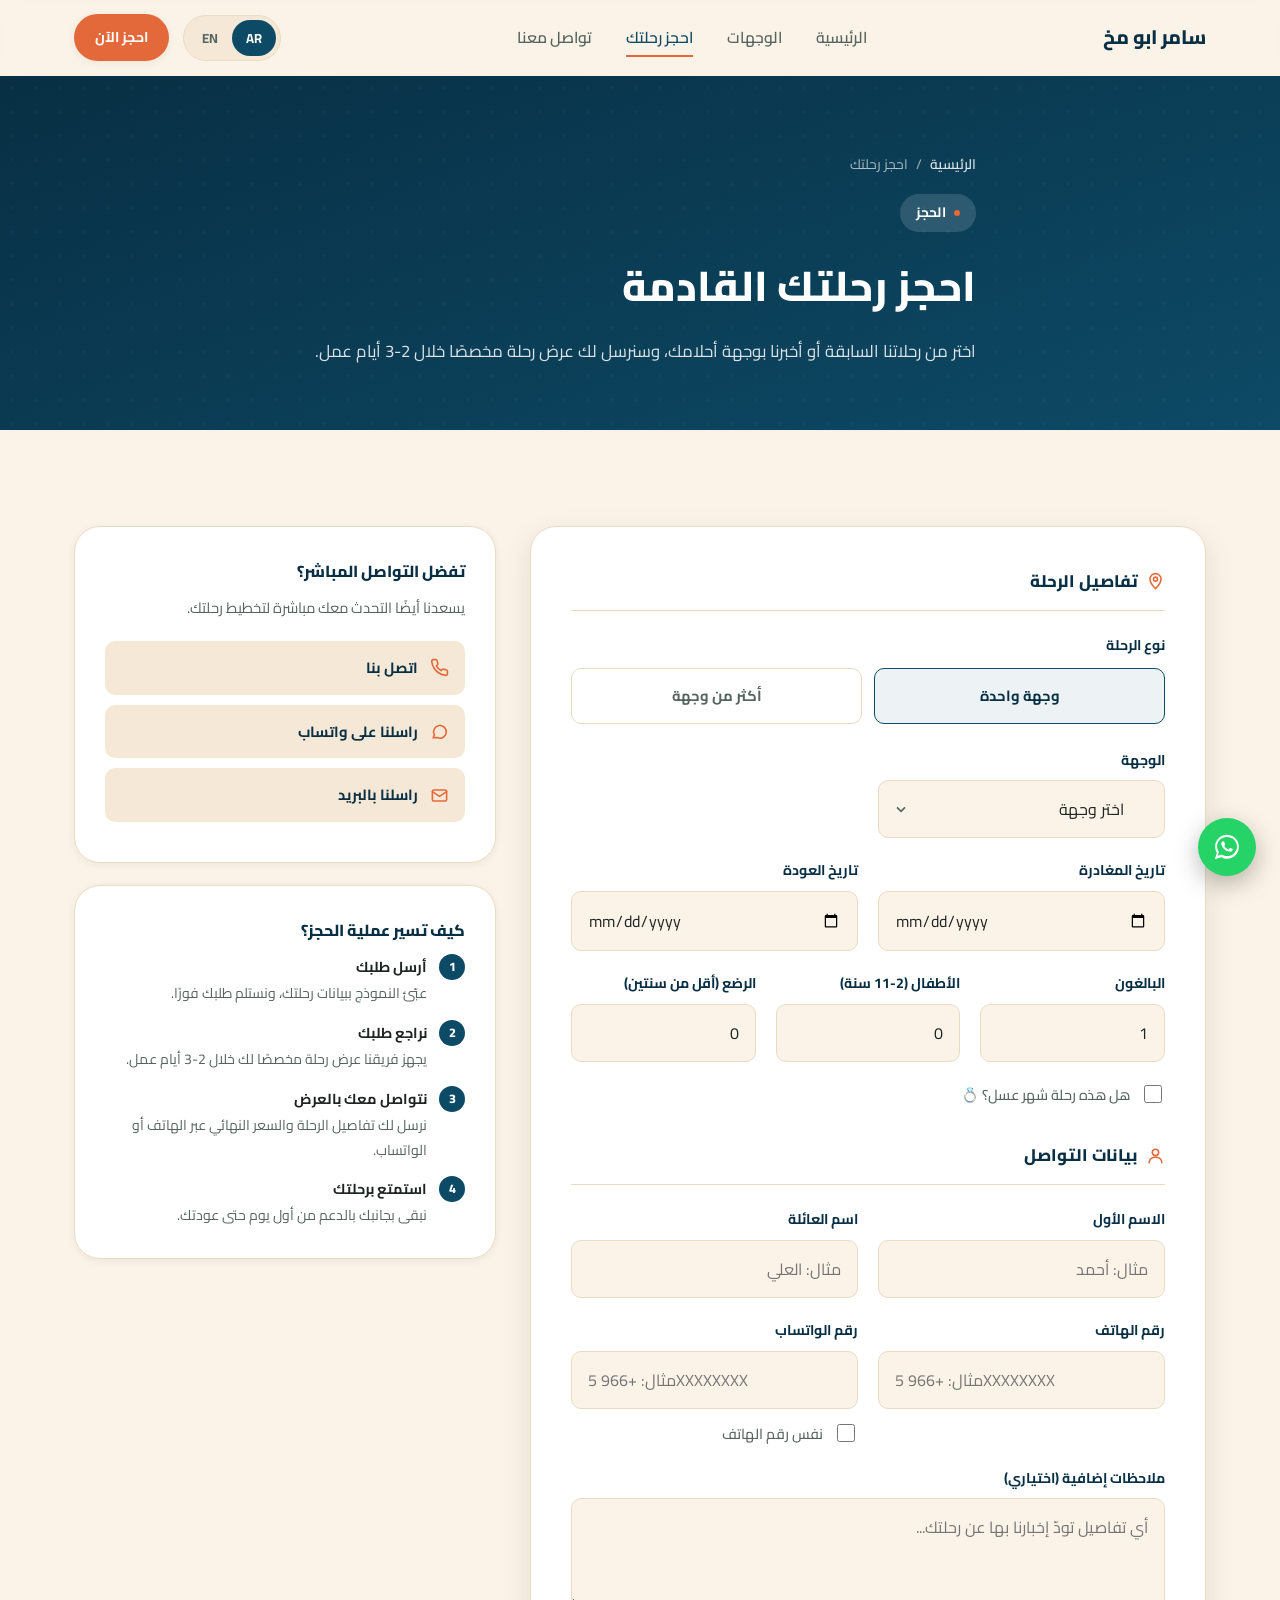
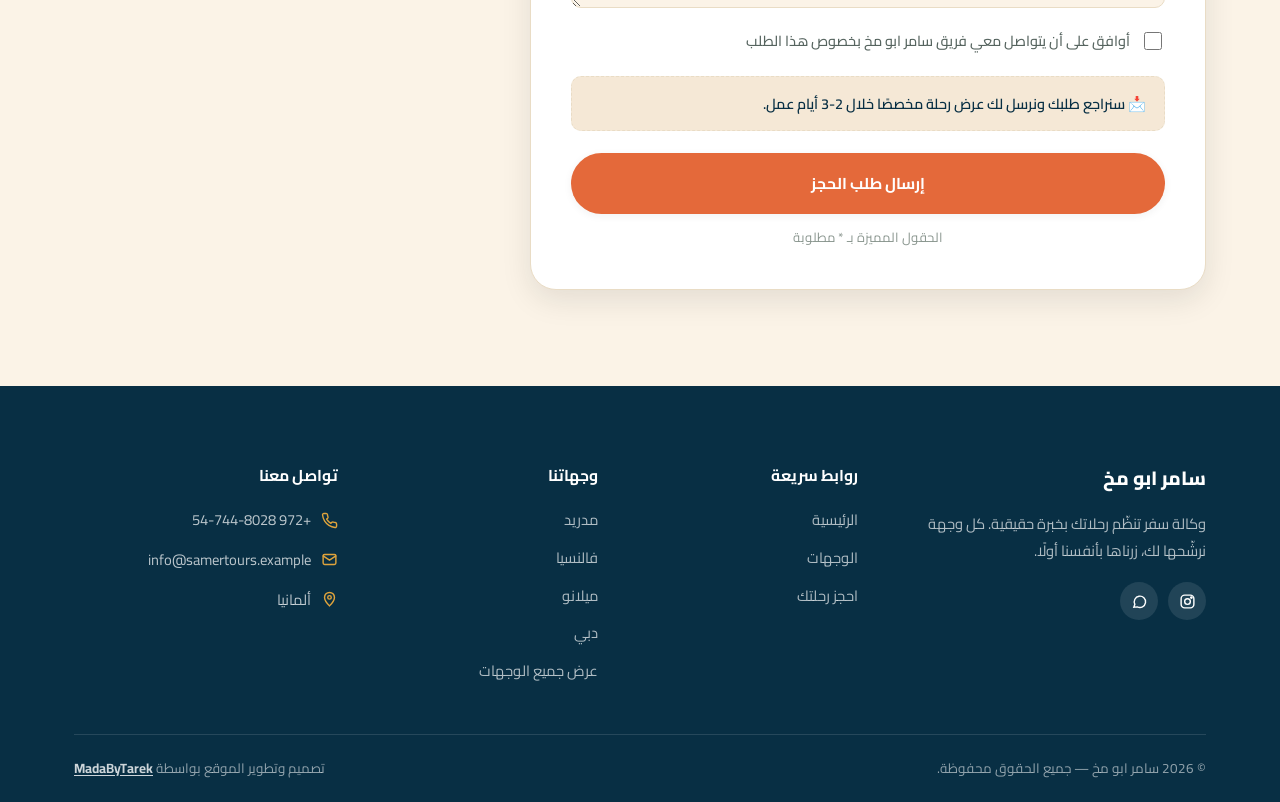
==== commit 19a94736: "Redesign palette, refresh homepage picks, add per-destination photo galleries - New 'golden hour wan" ====
--- a/booking.html
+++ b/booking.html
@@ -5,7 +5,7 @@
 <meta name="viewport" content="width=device-width, initial-scale=1.0">
 <title data-i18n-title="page_booking_title">احجز رحلتك القادمة | سامر ابو مخ</title>
 <meta name="description" content="احجز رحلتك القادمة مع سامر ابو مخ: اختر وجهة زرناها بأنفسنا أو اطلب وجهة جديدة، وحدد تواريخك وبياناتك وسنرسل لك عرضًا خلال 2-3 أيام عمل.">
-<link rel="icon" href="data:image/svg+xml,%3Csvg xmlns='http://www.w3.org/2000/svg' viewBox='0 0 24 24'%3E%3Crect width='24' height='24' rx='6' fill='%230E4F4F'/%3E%3Cpath d='M12 5l2.5 5L20 12l-5.5 2L12 19l-2.5-5L4 12l5.5-2z' fill='%23C9A24B'/%3E%3C/svg%3E">
+<link rel="icon" href="data:image/svg+xml,%3Csvg xmlns='http://www.w3.org/2000/svg' viewBox='0 0 24 24'%3E%3Crect width='24' height='24' rx='6' fill='%230D4A66'/%3E%3Cpath d='M12 5l2.5 5L20 12l-5.5 2L12 19l-2.5-5L4 12l5.5-2z' fill='%23DFA43C'/%3E%3C/svg%3E">
 <link rel="stylesheet" href="assets/css/style.css">
 </head>
 <body>
@@ -60,7 +60,9 @@
           <form id="bookingForm" novalidate>
             <!-- Formspree helper fields -->
             <input type="hidden" name="_subject" value="طلب حجز جديد من موقع سامر ابو مخ">
-            <input type="text" name="_gotcha" style="display:none">
+            <input type="hidden" name="_template" value="table">
+            <input type="hidden" name="_captcha" value="false">
+            <input type="text" name="_honey" style="display:none" tabindex="-1" autocomplete="off">
 
             <div class="form-section">
               <div class="form-section-title">
--- a/assets/css/style.css
+++ b/assets/css/style.css
@@ -6,21 +6,21 @@
 @import url('https://fonts.googleapis.com/css2?family=Cairo:wght@400;500;600;700;800&display=swap');
 
 :root{
-  /* Colors */
-  --color-bg: #FBF6EC;
+  /* Colors — "golden hour wanderlust": dusk ocean blue + sunset coral + warm sand */
+  --color-bg: #FBF3E7;
   --color-surface: #FFFFFF;
-  --color-surface-alt: #F3ECDC;
+  --color-surface-alt: #F5E8D6;
   --color-ink: #1E2422;
   --color-ink-soft: #56645F;
   --color-ink-faint: #8A968F;
-  --color-border: #E7DFCC;
-
-  --color-primary: #0E4F4F;
-  --color-primary-dark: #093838;
-  --color-primary-light: #14706C;
-  --color-accent: #C1622D;
-  --color-accent-light: #E08A4F;
-  --color-gold: #C9A24B;
+  --color-border: #E9DCC5;
+
+  --color-primary: #0D4A66;
+  --color-primary-dark: #082F44;
+  --color-primary-light: #1D6E90;
+  --color-accent: #E4693A;
+  --color-accent-light: #F09C68;
+  --color-gold: #DFA43C;
 
   --color-success-bg: #EAF6EE;
   --color-success-ink: #1E6B3C;
@@ -124,7 +124,7 @@
   font-weight: 700;
   letter-spacing: .02em;
   color: var(--color-accent);
-  background: rgba(193, 98, 45, .1);
+  background: rgba(228, 105, 58, .1);
   padding: 7px 16px;
   border-radius: var(--radius-pill);
   margin-bottom: 18px;
@@ -139,7 +139,7 @@
 /* ---------- Header ---------- */
 .site-header{
   position: sticky; top: 0; z-index: 100;
-  background: rgba(251, 246, 236, .85);
+  background: rgba(251, 243, 231, .85);
   backdrop-filter: blur(10px);
   border-bottom: 1px solid transparent;
   border-radius: 0;
@@ -157,7 +157,7 @@
   border-radius: var(--radius-lg);
   box-shadow: var(--shadow-md);
   border-color: var(--color-border);
-  background: rgba(251, 246, 236, .96);
+  background: rgba(251, 243, 231, .96);
 }
 @media (min-width: 768px){
   .site-header.scrolled{ margin-inline: 28px; }
@@ -207,7 +207,7 @@
 /* ---------- Hero ---------- */
 .hero{
   position: relative;
-  background: radial-gradient(1200px 600px at 15% -10%, rgba(201,162,75,.18), transparent 60%),
+  background: radial-gradient(1200px 600px at 15% -10%, rgba(223,164,60,.18), transparent 60%),
               linear-gradient(160deg, var(--color-primary-dark), var(--color-primary) 55%, var(--color-primary-light));
   color: #fff;
   overflow: hidden;
@@ -454,7 +454,7 @@
   border: 1.5px solid var(--color-border); background: var(--color-bg);
   color: var(--color-ink); transition: border-color .2s ease, box-shadow .2s ease, background-color .2s ease;
 }
-.form-control:focus{ outline: none; border-color: var(--color-primary); background: #fff; box-shadow: 0 0 0 4px rgba(14,79,79,.1); }
+.form-control:focus{ outline: none; border-color: var(--color-primary); background: #fff; box-shadow: 0 0 0 4px rgba(13,74,102,.1); }
 select.form-control{ appearance: none; background-image: url("data:image/svg+xml,%3Csvg xmlns='http://www.w3.org/2000/svg' viewBox='0 0 20 20' fill='none' stroke='%2356645F' stroke-width='2'%3E%3Cpath d='M5 8l5 5 5-5'/%3E%3C/svg%3E"); background-repeat: no-repeat; background-position: left 14px center; background-size: 16px; padding-inline-start: 40px; }
 html[dir="rtl"] select.form-control{ background-position: left 14px center; }
 textarea.form-control{ resize: vertical; min-height: 110px; }
@@ -588,11 +588,79 @@
 .photo-credit{ margin-top: 30px; font-size: .78rem; color: var(--color-ink-faint); }
 .photo-credit a{ color: inherit; text-decoration: underline; }
 
+/* ---------- Destination photo gallery ---------- */
+.attraction-gallery{
+  display: grid; grid-template-columns: repeat(3, 1fr); gap: 14px; margin-bottom: 28px;
+}
+.attraction-gallery .gallery-tile:first-child{ grid-column: span 2; grid-row: span 2; }
+@media (max-width: 720px){
+  .attraction-gallery{ grid-template-columns: repeat(2, 1fr); }
+  .attraction-gallery .gallery-tile:first-child{ grid-column: span 2; grid-row: span 1; }
+}
+.gallery-tile{
+  position: relative; aspect-ratio: 4 / 3; border-radius: var(--radius-md);
+  overflow: hidden; cursor: pointer; border: none; padding: 0; display: block;
+  background: var(--color-surface-alt);
+}
+.attraction-gallery .gallery-tile:first-child{ aspect-ratio: auto; }
+.gallery-tile img{
+  position: absolute; inset: 0; width: 100%; height: 100%; object-fit: cover;
+  transition: transform .4s ease;
+}
+.gallery-tile:hover img{ transform: scale(1.06); }
+.gallery-tile-caption{
+  position: absolute; inset-inline: 0; bottom: 0; z-index: 1;
+  padding: 10px 12px; font-size: .82rem; font-weight: 700; color: #fff;
+  background: linear-gradient(180deg, rgba(6,13,12,0) 0%, rgba(6,13,12,.78) 100%);
+}
+.attraction-gallery .gallery-tile:first-child .gallery-tile-caption{ font-size: .98rem; padding: 16px 18px; }
+.gallery-tile-zoom{
+  position: absolute; top: 10px; inset-inline-end: 10px; z-index: 1;
+  width: 28px; height: 28px; border-radius: 50%; background: rgba(6,13,12,.5);
+  display: flex; align-items: center; justify-content: center; color: #fff;
+  opacity: 0; transition: opacity .2s ease;
+}
+.gallery-tile:hover .gallery-tile-zoom{ opacity: 1; }
+.gallery-tile-zoom svg{ width: 14px; height: 14px; }
+
+/* Lightbox */
+.lightbox-overlay{
+  position: fixed; inset: 0; z-index: 500; background: rgba(6, 13, 12, .92);
+  display: flex; align-items: center; justify-content: center; padding: 24px;
+  opacity: 0; visibility: hidden; transition: opacity .25s ease, visibility .25s;
+}
+.lightbox-overlay.open{ opacity: 1; visibility: visible; }
+.lightbox-inner{ max-width: 1000px; width: 100%; text-align: center; }
+.lightbox-inner img{
+  max-width: 100%; max-height: 74vh; margin-inline: auto; border-radius: var(--radius-md);
+  box-shadow: var(--shadow-lg); object-fit: contain;
+}
+.lightbox-caption{ color: #fff; font-weight: 700; margin-top: 16px; font-size: 1.05rem; }
+.lightbox-credit{ color: rgba(255,255,255,.6); font-size: .78rem; margin-top: 6px; }
+.lightbox-credit a{ color: inherit; text-decoration: underline; }
+.lightbox-close, .lightbox-nav{
+  position: fixed; z-index: 501; background: rgba(255,255,255,.12); border: 1px solid rgba(255,255,255,.3);
+  color: #fff; border-radius: 50%; width: 44px; height: 44px; display: flex; align-items: center;
+  justify-content: center; cursor: pointer; transition: background-color .2s ease;
+}
+.lightbox-close:hover, .lightbox-nav:hover{ background: rgba(255,255,255,.24); }
+.lightbox-close{ top: 20px; inset-inline-end: 20px; }
+.lightbox-close svg, .lightbox-nav svg{ width: 20px; height: 20px; }
+.lightbox-nav-prev{ top: 50%; inset-inline-start: 20px; transform: translateY(-50%); }
+.lightbox-nav-next{ top: 50%; inset-inline-end: 20px; transform: translateY(-50%); }
+html[dir="rtl"] .lightbox-nav-prev svg, html[dir="rtl"] .lightbox-nav-next svg{ transform: scaleX(-1); }
+@media (max-width: 640px){
+  .lightbox-nav{ width: 38px; height: 38px; }
+  .lightbox-nav-prev{ inset-inline-start: 8px; }
+  .lightbox-nav-next{ inset-inline-end: 8px; }
+  .lightbox-close{ top: 12px; inset-inline-end: 12px; }
+}
+
 /* ---------- Booking form: trip type + multi-stop repeater ---------- */
 .trip-type-toggle{ display: flex; gap: 12px; margin-bottom: 24px; }
 .toggle-pill{ position: relative; flex: 1; text-align: center; padding: 14px; border: 1.5px solid var(--color-border); border-radius: var(--radius-sm); cursor: pointer; font-weight: 700; font-size: .92rem; color: var(--color-ink-soft); transition: border-color .2s ease, background-color .2s ease, color .2s ease; }
 .toggle-pill input{ position: absolute; opacity: 0; pointer-events: none; }
-.toggle-pill.active{ border-color: var(--color-primary); background: rgba(14,79,79,.07); color: var(--color-primary-dark); }
+.toggle-pill.active{ border-color: var(--color-primary); background: rgba(13,74,102,.07); color: var(--color-primary-dark); }
 
 .stop-row{ background: var(--color-surface-alt); border: 1px dashed var(--color-border); border-radius: var(--radius-md); padding: 18px 20px; margin-bottom: 14px; position: relative; }
 .stop-row-title{ font-weight: 700; color: var(--color-primary-dark); margin-bottom: 12px; font-size: .9rem; display: flex; align-items: center; justify-content: space-between; }
@@ -601,7 +669,7 @@
 
 /* ---------- Booking form: honeymoon + suggestion quiz ---------- */
 .honeymoon-box{
-  background: linear-gradient(135deg, rgba(193,98,45,.08), rgba(201,162,75,.1));
+  background: linear-gradient(135deg, rgba(228,105,58,.08), rgba(223,164,60,.1));
   border: 1px solid var(--color-border); border-radius: var(--radius-md);
   padding: 20px 22px; margin-top: 12px; margin-bottom: 20px;
 }
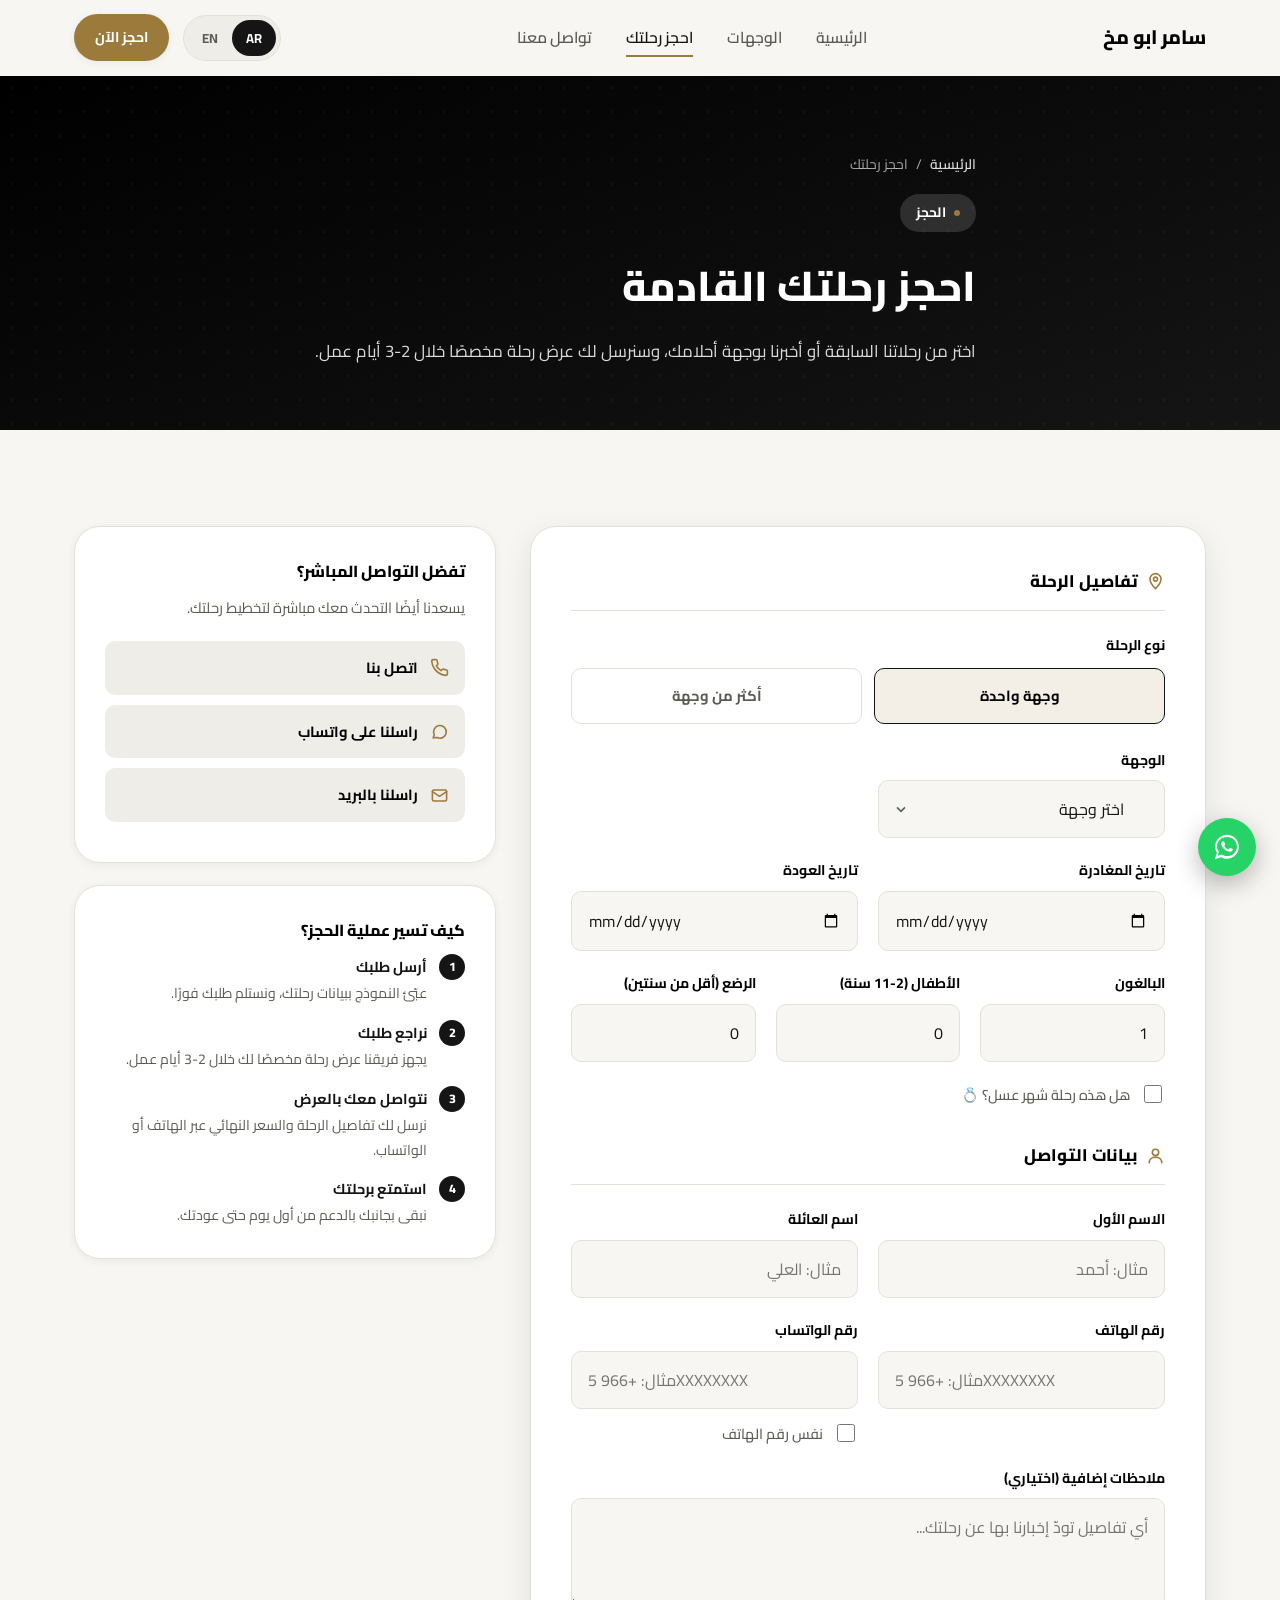
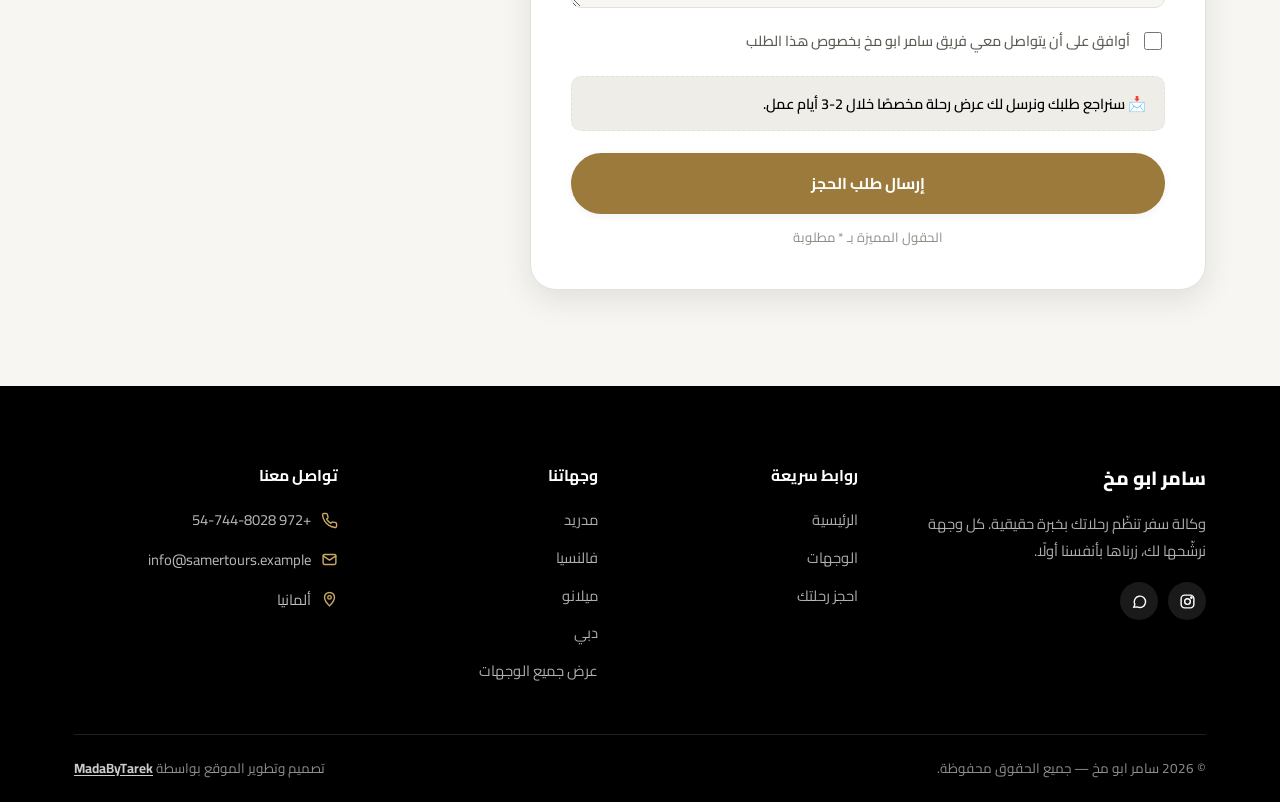
==== commit d3e54e02: "Rebuild homepage hero and switch to black/white/gold luxury palette Per the site owner's direct feed" ====
--- a/booking.html
+++ b/booking.html
@@ -5,7 +5,7 @@
 <meta name="viewport" content="width=device-width, initial-scale=1.0">
 <title data-i18n-title="page_booking_title">احجز رحلتك القادمة | سامر ابو مخ</title>
 <meta name="description" content="احجز رحلتك القادمة مع سامر ابو مخ: اختر وجهة زرناها بأنفسنا أو اطلب وجهة جديدة، وحدد تواريخك وبياناتك وسنرسل لك عرضًا خلال 2-3 أيام عمل.">
-<link rel="icon" href="data:image/svg+xml,%3Csvg xmlns='http://www.w3.org/2000/svg' viewBox='0 0 24 24'%3E%3Crect width='24' height='24' rx='6' fill='%230D4A66'/%3E%3Cpath d='M12 5l2.5 5L20 12l-5.5 2L12 19l-2.5-5L4 12l5.5-2z' fill='%23DFA43C'/%3E%3C/svg%3E">
+<link rel="icon" href="data:image/svg+xml,%3Csvg xmlns='http://www.w3.org/2000/svg' viewBox='0 0 24 24'%3E%3Crect width='24' height='24' rx='6' fill='%23151515'/%3E%3Cpath d='M12 5l2.5 5L20 12l-5.5 2L12 19l-2.5-5L4 12l5.5-2z' fill='%23C9A961'/%3E%3C/svg%3E">
 <link rel="stylesheet" href="assets/css/style.css">
 </head>
 <body>
@@ -367,7 +367,7 @@
         <p class="footer-about-text" data-i18n="footer_about_text">وكالة سفر تنظّم رحلاتك بخبرة حقيقية. كل وجهة نرشّحها لك، زرناها بأنفسنا أولًا.</p>
         <div class="footer-social">
           <a href="https://www.instagram.com/samer315/" target="_blank" rel="noopener" aria-label="Instagram"><svg viewBox="0 0 24 24" fill="none" stroke="#fff" stroke-width="2"><rect x="3" y="3" width="18" height="18" rx="5"/><circle cx="12" cy="12" r="4"/><circle cx="17.5" cy="6.5" r="1"/></svg></a>
-          <a href="#" aria-label="WhatsApp"><svg viewBox="0 0 24 24" fill="none" stroke="#fff" stroke-width="2"><path d="M4 20l1.4-4A8 8 0 1 1 9 19.6z"/></svg></a>
+          <a href="https://wa.me/972547448028" target="_blank" rel="noopener" aria-label="WhatsApp"><svg viewBox="0 0 24 24" fill="none" stroke="#fff" stroke-width="2"><path d="M4 20l1.4-4A8 8 0 1 1 9 19.6z"/></svg></a>
         </div>
       </div>
 
--- a/assets/css/style.css
+++ b/assets/css/style.css
@@ -3,24 +3,24 @@
    Design system: warm travel palette, bilingual (AR/EN) RTL-first
    ========================================================= */
 
-@import url('https://fonts.googleapis.com/css2?family=Cairo:wght@400;500;600;700;800&display=swap');
+@import url('https://fonts.googleapis.com/css2?family=Cairo:wght@400;500;600;700;800&family=Aref+Ruqaa:wght@400;700&family=Caveat:wght@500;700&display=swap');
 
 :root{
-  /* Colors — "golden hour wanderlust": dusk ocean blue + sunset coral + warm sand */
-  --color-bg: #FBF3E7;
+  /* Colors — editorial luxury: near-black + off-white + muted antique gold */
+  --color-bg: #F7F6F2;
   --color-surface: #FFFFFF;
-  --color-surface-alt: #F5E8D6;
-  --color-ink: #1E2422;
-  --color-ink-soft: #56645F;
-  --color-ink-faint: #8A968F;
-  --color-border: #E9DCC5;
-
-  --color-primary: #0D4A66;
-  --color-primary-dark: #082F44;
-  --color-primary-light: #1D6E90;
-  --color-accent: #E4693A;
-  --color-accent-light: #F09C68;
-  --color-gold: #DFA43C;
+  --color-surface-alt: #EFEDE7;
+  --color-ink: #141414;
+  --color-ink-soft: #5B5B54;
+  --color-ink-faint: #8D8D85;
+  --color-border: #E3E1D9;
+
+  --color-primary: #151515;
+  --color-primary-dark: #000000;
+  --color-primary-light: #2C2C2C;
+  --color-accent: #9C7A3C;
+  --color-accent-light: #B9955A;
+  --color-gold: #C9A961;
 
   --color-success-bg: #EAF6EE;
   --color-success-ink: #1E6B3C;
@@ -36,6 +36,7 @@
 
   /* Type */
   --font-base: 'Cairo', 'Segoe UI', Tahoma, sans-serif;
+  --font-script: 'Aref Ruqaa', serif;
 
   /* Radii / shadow */
   --radius-sm: 10px;
@@ -72,6 +73,7 @@
 ::selection{ background: var(--color-gold); color: var(--color-primary-dark); }
 
 html[dir="ltr"] body{ letter-spacing: 0; }
+html[dir="ltr"]{ --font-script: 'Caveat', cursive; }
 
 .container{
   width: 100%;
@@ -124,7 +126,7 @@
   font-weight: 700;
   letter-spacing: .02em;
   color: var(--color-accent);
-  background: rgba(228, 105, 58, .1);
+  background: rgba(156, 122, 60, .12);
   padding: 7px 16px;
   border-radius: var(--radius-pill);
   margin-bottom: 18px;
@@ -139,7 +141,7 @@
 /* ---------- Header ---------- */
 .site-header{
   position: sticky; top: 0; z-index: 100;
-  background: rgba(251, 243, 231, .85);
+  background: rgba(247, 246, 242, .85);
   backdrop-filter: blur(10px);
   border-bottom: 1px solid transparent;
   border-radius: 0;
@@ -157,7 +159,7 @@
   border-radius: var(--radius-lg);
   box-shadow: var(--shadow-md);
   border-color: var(--color-border);
-  background: rgba(251, 243, 231, .96);
+  background: rgba(247, 246, 242, .96);
 }
 @media (min-width: 768px){
   .site-header.scrolled{ margin-inline: 28px; }
@@ -204,52 +206,62 @@
   .header-actions .btn-sm{ display: none; }
 }
 
-/* ---------- Hero ---------- */
+/* ---------- Hero (full-bleed photo) ---------- */
 .hero{
   position: relative;
-  background: radial-gradient(1200px 600px at 15% -10%, rgba(223,164,60,.18), transparent 60%),
-              linear-gradient(160deg, var(--color-primary-dark), var(--color-primary) 55%, var(--color-primary-light));
+  min-height: 82vh;
+  display: flex;
+  align-items: center;
+  overflow: hidden;
   color: #fff;
-  overflow: hidden;
-  padding-block: 120px 100px;
-}
-.hero::before{
-  content: "";
-  position: absolute; inset: 0;
-  background-image: radial-gradient(rgba(255,255,255,.14) 1.5px, transparent 1.5px);
-  background-size: 26px 26px;
-  opacity: .35;
-  mask-image: linear-gradient(180deg, transparent, #000 25%, #000 70%, transparent);
-}
-.hero-inner{ position: relative; display: grid; grid-template-columns: 1.1fr .9fr; gap: 56px; align-items: center; }
-@media (max-width: 900px){ .hero-inner{ grid-template-columns: 1fr; } }
+  padding-block: 150px 90px;
+  background: linear-gradient(160deg, var(--color-primary-dark), var(--color-primary) 55%, var(--color-primary-light));
+}
+.hero-bg-img{ position: absolute; inset: 0; width: 100%; height: 100%; object-fit: cover; object-position: center 32%; z-index: 0; }
+.hero-scrim{
+  position: absolute; inset: 0; z-index: 1;
+  background: linear-gradient(180deg, rgba(0,0,0,.25) 0%, rgba(0,0,0,.35) 45%, rgba(0,0,0,.78) 100%);
+}
+.hero-inner{ position: relative; z-index: 2; max-width: 680px; }
 
 .hero-eyebrow{ display: inline-flex; align-items: center; gap: 8px; background: rgba(255,255,255,.14); border: 1px solid rgba(255,255,255,.3); padding: 8px 16px; border-radius: var(--radius-pill); font-size: .85rem; font-weight: 700; margin-bottom: 22px; }
 .hero-eyebrow svg{ width: 16px; height: 16px; }
 .hero-title{ font-size: clamp(2.1rem, 4.4vw, 3.4rem); font-weight: 800; line-height: 1.32; }
 .hero-title .accent{ color: var(--color-gold); }
 .hero-subtitle{ margin-top: 22px; font-size: 1.12rem; color: rgba(255,255,255,.86); max-width: 560px; }
+.hero-motto{
+  font-family: var(--font-script); font-weight: 700; color: var(--color-gold);
+  font-size: clamp(1.5rem, 2.6vw, 2.1rem); margin-top: 18px; line-height: 1.5;
+}
 .hero-actions{ display: flex; flex-wrap: wrap; gap: 16px; margin-top: 36px; }
 
-.hero-stats{ display: flex; gap: 34px; margin-top: 56px; flex-wrap: wrap; }
-.hero-stat-num{ font-size: 1.9rem; font-weight: 800; color: var(--color-gold); }
-.hero-stat-label{ font-size: .88rem; color: rgba(255,255,255,.78); margin-top: 4px; }
-
-.hero-visual{ position: relative; display: flex; align-items: center; justify-content: center; }
-.hero-card{
-  background: rgba(255,255,255,.08);
-  border: 1px solid rgba(255,255,255,.25);
-  border-radius: var(--radius-lg);
-  padding: 28px;
-  backdrop-filter: blur(6px);
-  width: 100%; max-width: 380px;
-}
-.hero-card-row{ display: flex; align-items: center; gap: 14px; padding-block: 14px; border-bottom: 1px solid rgba(255,255,255,.18); }
-.hero-card-row:last-child{ border-bottom: none; }
-.hero-card-icon{ width: 42px; height: 42px; border-radius: 12px; background: rgba(255,255,255,.14); display: flex; align-items: center; justify-content: center; flex-shrink: 0; }
-.hero-card-icon svg{ width: 22px; height: 22px; }
-.hero-card-title{ font-weight: 700; font-size: .96rem; }
-.hero-card-sub{ font-size: .82rem; color: rgba(255,255,255,.72); margin-top: 2px; }
+/* ---------- Horizontal scroll strip (top places, under hero) ---------- */
+.scroll-strip-section{ padding-block: 56px; }
+.scroll-strip-head{ display: flex; align-items: baseline; justify-content: space-between; gap: 16px; margin-bottom: 24px; flex-wrap: wrap; }
+.scroll-strip{
+  display: flex; gap: 18px; overflow-x: auto; scroll-snap-type: x proximity;
+  padding-block: 4px 14px; margin-inline: -24px; padding-inline: 24px;
+  scrollbar-width: thin; scrollbar-color: var(--color-border) transparent;
+}
+.scroll-strip::-webkit-scrollbar{ height: 6px; }
+.scroll-strip::-webkit-scrollbar-thumb{ background: var(--color-border); border-radius: var(--radius-pill); }
+.scroll-strip-card{
+  position: relative; flex: 0 0 auto; width: 220px; aspect-ratio: 3 / 4; border-radius: var(--radius-md);
+  overflow: hidden; scroll-snap-align: start; box-shadow: var(--shadow-sm);
+}
+.scroll-strip-card img{ position: absolute; inset: 0; width: 100%; height: 100%; object-fit: cover; transition: transform .4s ease; }
+.scroll-strip-card:hover img{ transform: scale(1.06); }
+.scroll-strip-card-label{
+  position: absolute; inset-inline: 0; bottom: 0; z-index: 1; color: #fff; font-weight: 700; padding: 16px 14px;
+  background: linear-gradient(180deg, rgba(0,0,0,0) 0%, rgba(0,0,0,.72) 100%);
+}
+@media (max-width: 560px){ .scroll-strip-card{ width: 160px; } }
+
+/* ---------- Stats band ---------- */
+.stats-band{ background: var(--color-primary-dark); color: #fff; padding-block: 56px; }
+.stats-band-grid{ display: flex; justify-content: center; gap: 80px; flex-wrap: wrap; text-align: center; }
+.stat-num{ font-size: 2.4rem; font-weight: 800; color: var(--color-gold); }
+.stat-label{ font-size: .92rem; color: rgba(255,255,255,.78); margin-top: 6px; }
 
 /* ---------- About ---------- */
 .about-grid{ display: grid; grid-template-columns: .95fr 1.05fr; gap: 64px; align-items: center; }
@@ -278,7 +290,8 @@
 .quote-mark{ font-size: 3rem; color: var(--color-gold); line-height: 1; font-family: Georgia, serif; }
 .about-panel p{ font-size: 1.08rem; color: var(--color-ink); margin-top: 8px; }
 .about-panel-foot{ margin-top: 22px; display: flex; align-items: center; gap: 12px; }
-.about-panel-avatar{ width: 46px; height: 46px; border-radius: 50%; background: var(--color-primary); color: #fff; display: flex; align-items: center; justify-content: center; font-weight: 800; }
+.about-panel-avatar{ width: 46px; height: 46px; border-radius: 50%; background: var(--color-primary); color: #fff; display: flex; align-items: center; justify-content: center; font-weight: 800; overflow: hidden; flex-shrink: 0; }
+.about-panel-avatar img{ width: 100%; height: 100%; object-fit: cover; }
 .about-panel-name{ font-weight: 700; color: var(--color-primary-dark); font-size: .95rem; }
 .about-panel-role{ font-size: .82rem; color: var(--color-ink-faint); }
 
@@ -377,6 +390,18 @@
 .why-desc{ font-size: .92rem; color: var(--color-ink-soft); }
 
 .section-alt{ background: var(--color-surface-alt); }
+
+/* ---------- FAQ ---------- */
+.faq-list{ max-width: 820px; margin-inline: auto; display: flex; flex-direction: column; gap: 12px; }
+.faq-item{ background: var(--color-surface); border: 1px solid var(--color-border); border-radius: var(--radius-md); padding: 6px 24px; }
+.faq-item summary{
+  cursor: pointer; list-style: none; padding-block: 18px; font-weight: 700;
+  color: var(--color-primary-dark); display: flex; align-items: center; justify-content: space-between; gap: 16px;
+}
+.faq-item summary::-webkit-details-marker{ display: none; }
+.faq-item summary::after{ content: "+"; font-size: 1.4rem; color: var(--color-accent); flex-shrink: 0; transition: transform .2s ease; }
+.faq-item[open] summary::after{ transform: rotate(45deg); }
+.faq-answer{ padding-bottom: 20px; color: var(--color-ink-soft); font-size: .95rem; }
 
 /* ---------- CTA banner ---------- */
 .cta-banner{
@@ -454,7 +479,7 @@
   border: 1.5px solid var(--color-border); background: var(--color-bg);
   color: var(--color-ink); transition: border-color .2s ease, box-shadow .2s ease, background-color .2s ease;
 }
-.form-control:focus{ outline: none; border-color: var(--color-primary); background: #fff; box-shadow: 0 0 0 4px rgba(13,74,102,.1); }
+.form-control:focus{ outline: none; border-color: var(--color-primary); background: #fff; box-shadow: 0 0 0 4px rgba(156,122,60,.14); }
 select.form-control{ appearance: none; background-image: url("data:image/svg+xml,%3Csvg xmlns='http://www.w3.org/2000/svg' viewBox='0 0 20 20' fill='none' stroke='%2356645F' stroke-width='2'%3E%3Cpath d='M5 8l5 5 5-5'/%3E%3C/svg%3E"); background-repeat: no-repeat; background-position: left 14px center; background-size: 16px; padding-inline-start: 40px; }
 html[dir="rtl"] select.form-control{ background-position: left 14px center; }
 textarea.form-control{ resize: vertical; min-height: 110px; }
@@ -488,29 +513,6 @@
 .side-card-mini-text{ font-size: .88rem; color: var(--color-ink-soft); }
 .side-card-mini-text strong{ color: var(--color-ink); display: block; margin-bottom: 2px; font-size: .9rem; }
 
-/* ---------- Hero photo (replaces the old hero-card info panel) ---------- */
-.hero-photo-frame{
-  position: relative; width: 100%; max-width: 380px; margin-inline: auto;
-  aspect-ratio: 4 / 5; border-radius: var(--radius-lg); overflow: hidden;
-  border: 4px solid rgba(255,255,255,.25); box-shadow: var(--shadow-lg);
-}
-.hero-photo-frame img{ position: absolute; inset: 0; width: 100%; height: 100%; object-fit: cover; z-index: 1; }
-.hero-photo-placeholder{
-  position: absolute; inset: 0; display: flex; flex-direction: column; align-items: center; justify-content: center;
-  gap: 12px; text-align: center; padding: 30px; font-size: .82rem; line-height: 1.7;
-  background: linear-gradient(160deg, var(--color-primary-light), var(--color-primary-dark));
-  color: rgba(255,255,255,.62);
-}
-.hero-photo-placeholder svg{ width: 46px; height: 46px; opacity: .75; }
-.hero-photo-badge{
-  position: absolute; z-index: 2; bottom: 16px; inset-inline: 16px;
-  background: rgba(9,23,21,.6); backdrop-filter: blur(8px);
-  border: 1px solid rgba(255,255,255,.18); border-radius: var(--radius-md);
-  padding: 14px 18px; color: #fff;
-}
-.hero-photo-badge-name{ font-weight: 800; font-size: 1rem; }
-.hero-photo-badge-role{ font-size: .8rem; opacity: .85; margin-top: 2px; }
-
 /* ---------- Region sections (destinations page) ---------- */
 .region-section{ margin-bottom: 56px; }
 .region-title{
@@ -660,7 +662,7 @@
 .trip-type-toggle{ display: flex; gap: 12px; margin-bottom: 24px; }
 .toggle-pill{ position: relative; flex: 1; text-align: center; padding: 14px; border: 1.5px solid var(--color-border); border-radius: var(--radius-sm); cursor: pointer; font-weight: 700; font-size: .92rem; color: var(--color-ink-soft); transition: border-color .2s ease, background-color .2s ease, color .2s ease; }
 .toggle-pill input{ position: absolute; opacity: 0; pointer-events: none; }
-.toggle-pill.active{ border-color: var(--color-primary); background: rgba(13,74,102,.07); color: var(--color-primary-dark); }
+.toggle-pill.active{ border-color: var(--color-primary); background: rgba(156,122,60,.12); color: var(--color-primary-dark); }
 
 .stop-row{ background: var(--color-surface-alt); border: 1px dashed var(--color-border); border-radius: var(--radius-md); padding: 18px 20px; margin-bottom: 14px; position: relative; }
 .stop-row-title{ font-weight: 700; color: var(--color-primary-dark); margin-bottom: 12px; font-size: .9rem; display: flex; align-items: center; justify-content: space-between; }
@@ -669,7 +671,7 @@
 
 /* ---------- Booking form: honeymoon + suggestion quiz ---------- */
 .honeymoon-box{
-  background: linear-gradient(135deg, rgba(228,105,58,.08), rgba(223,164,60,.1));
+  background: linear-gradient(135deg, rgba(156,122,60,.08), rgba(201,169,97,.1));
   border: 1px solid var(--color-border); border-radius: var(--radius-md);
   padding: 20px 22px; margin-top: 12px; margin-bottom: 20px;
 }
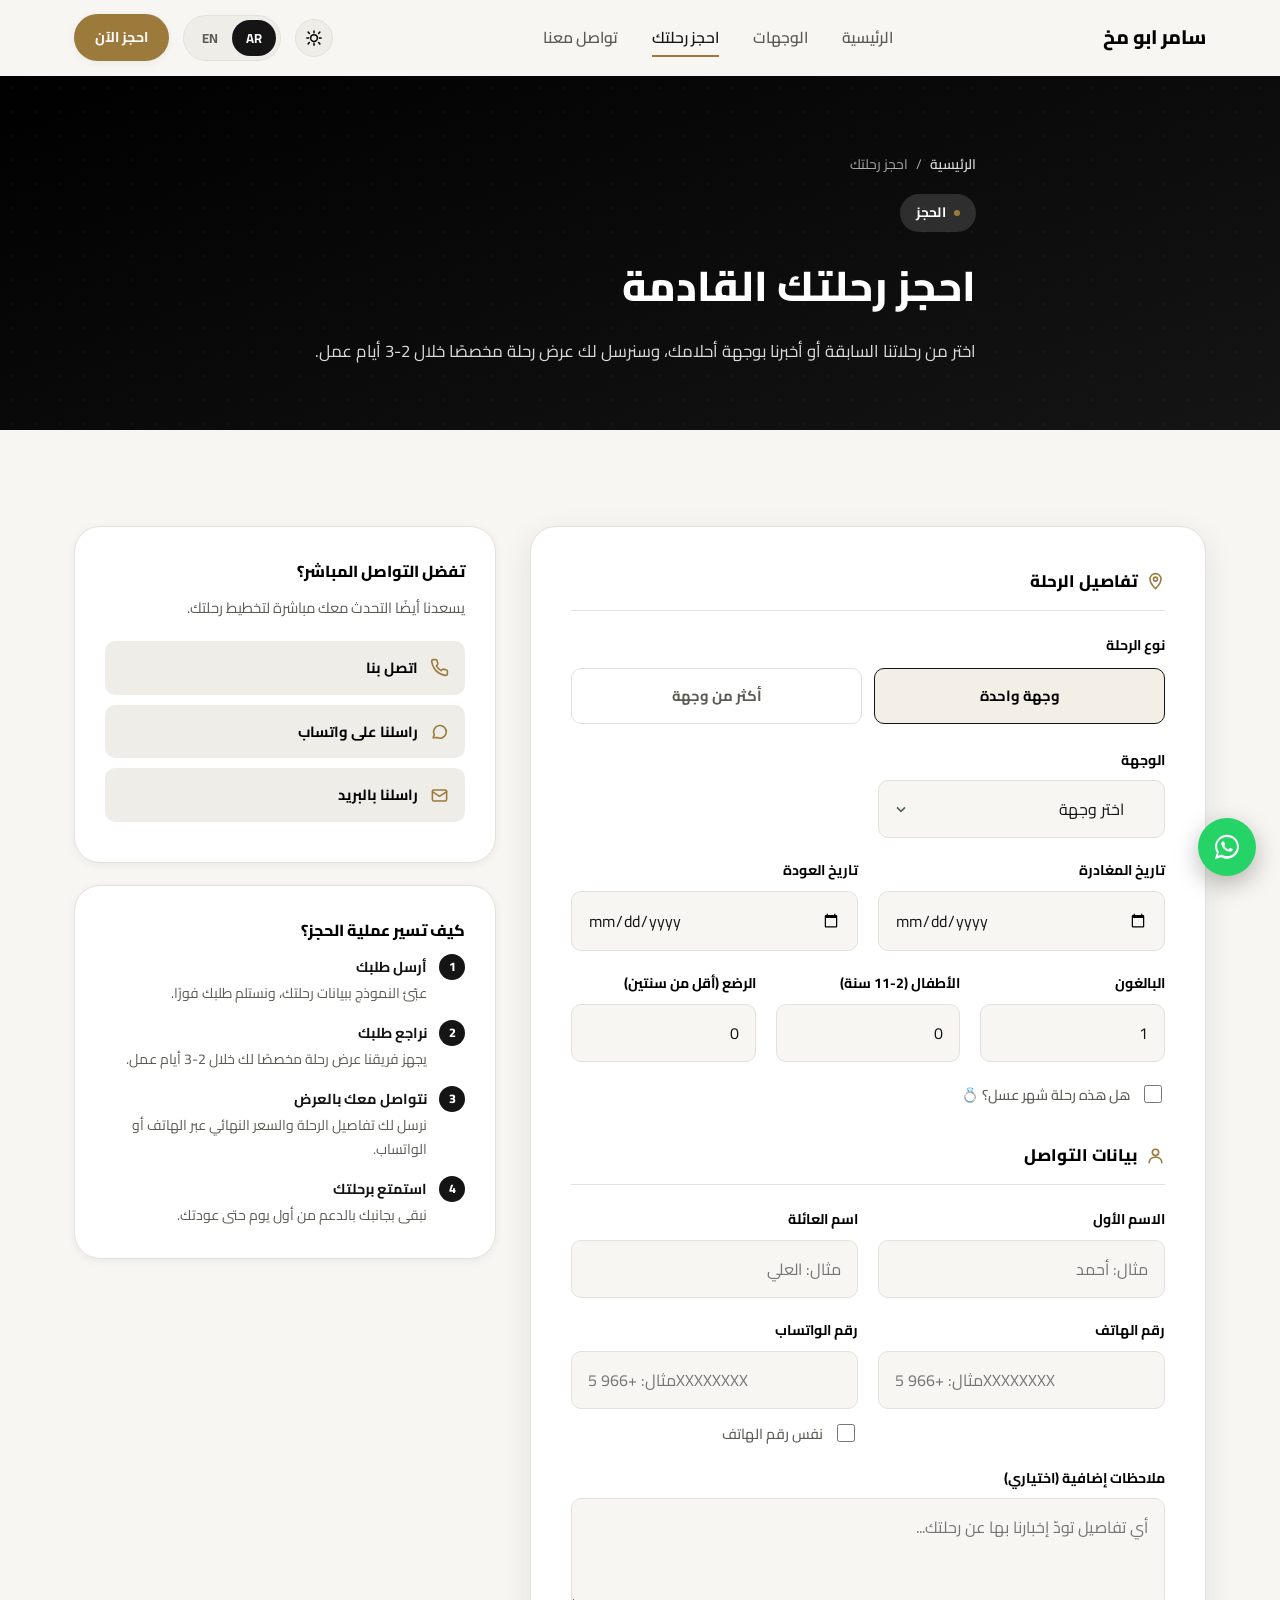
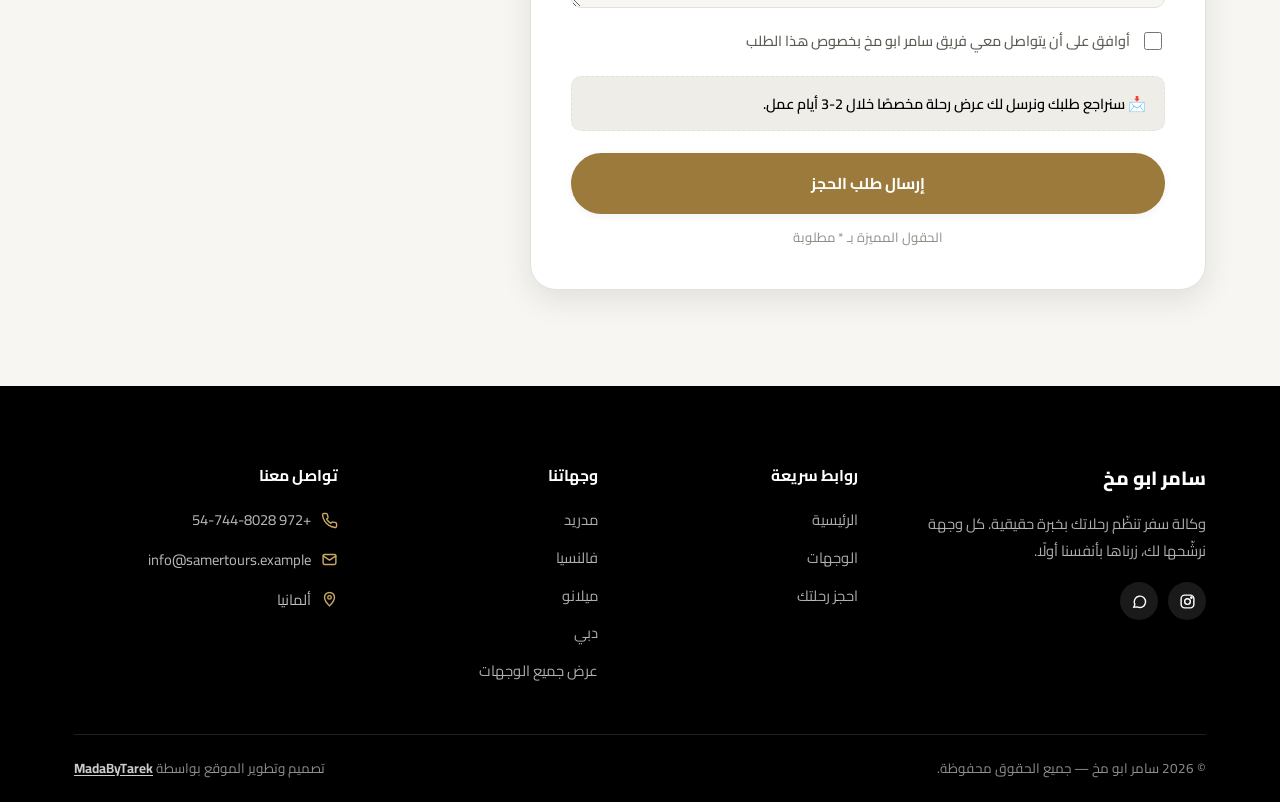
==== commit 09437ac4: "Add dark/light mode, page loader, richer scroll reveal, new mobile menu, fun attractions - Dark/ligh" ====
--- a/booking.html
+++ b/booking.html
@@ -2,13 +2,19 @@
 <html lang="ar" dir="rtl">
 <head>
 <meta charset="UTF-8">
+<script>(function(){try{var t=localStorage.getItem('samerToursTheme');if(!t){t=(window.matchMedia&&window.matchMedia('(prefers-color-scheme: dark)').matches)?'dark':'light';}document.documentElement.setAttribute('data-theme',t);}catch(e){}})();</script>
 <meta name="viewport" content="width=device-width, initial-scale=1.0">
 <title data-i18n-title="page_booking_title">احجز رحلتك القادمة | سامر ابو مخ</title>
 <meta name="description" content="احجز رحلتك القادمة مع سامر ابو مخ: اختر وجهة زرناها بأنفسنا أو اطلب وجهة جديدة، وحدد تواريخك وبياناتك وسنرسل لك عرضًا خلال 2-3 أيام عمل.">
 <link rel="icon" href="data:image/svg+xml,%3Csvg xmlns='http://www.w3.org/2000/svg' viewBox='0 0 24 24'%3E%3Crect width='24' height='24' rx='6' fill='%23151515'/%3E%3Cpath d='M12 5l2.5 5L20 12l-5.5 2L12 19l-2.5-5L4 12l5.5-2z' fill='%23C9A961'/%3E%3C/svg%3E">
-<link rel="stylesheet" href="assets/css/style.css">
+<link rel="stylesheet" href="assets/css/style.css?v=4">
 </head>
-<body>
+<body class="loading">
+<div class="page-loader" id="pageLoader" aria-hidden="true">
+  <div class="page-loader-brand" data-i18n="brand_name">سامر ابو مخ</div>
+  <span class="page-loader-ring"></span>
+</div>
+<noscript><style>.page-loader{display:none!important;}body.loading{overflow:visible!important;}</style></noscript>
 <a class="skip-link" href="#main" data-i18n="skip_to_content">تخطي إلى المحتوى</a>
 
 <!-- ============ HEADER ============ -->
@@ -22,14 +28,23 @@
       <a href="destinations.html" data-i18n="nav_destinations">الوجهات</a>
       <a href="booking.html" data-i18n="nav_booking">احجز رحلتك</a>
       <a href="index.html#contact" data-i18n="nav_contact">تواصل معنا</a>
+      <a href="booking.html" class="btn btn-primary nav-cta" data-i18n="nav_cta">احجز الآن</a>
     </nav>
     <div class="header-actions">
+      <button type="button" class="theme-toggle" id="themeToggle" aria-label="Dark mode / الوضع الداكن">
+        <svg class="theme-icon theme-icon-sun" viewBox="0 0 24 24" fill="none" stroke="currentColor" stroke-width="2" stroke-linecap="round" stroke-linejoin="round"><circle cx="12" cy="12" r="4.5"/><path d="M12 2.5v2.4M12 19.1v2.4M4.2 4.2l1.7 1.7M18.1 18.1l1.7 1.7M2.5 12h2.4M19.1 12h2.4M4.2 19.8l1.7-1.7M18.1 5.9l1.7-1.7"/></svg>
+        <svg class="theme-icon theme-icon-moon" viewBox="0 0 24 24" fill="none" stroke="currentColor" stroke-width="2" stroke-linecap="round" stroke-linejoin="round"><path d="M20 14.5A8.5 8.5 0 1 1 9.5 4a7 7 0 0 0 10.5 10.5z"/></svg>
+      </button>
       <div class="lang-switch" role="group" aria-label="Language / اللغة">
         <button type="button" class="lang-btn" data-lang="ar">AR</button>
         <button type="button" class="lang-btn" data-lang="en">EN</button>
       </div>
       <a href="booking.html" class="btn btn-primary btn-sm" data-i18n="nav_cta">احجز الآن</a>
-      <button class="nav-toggle" id="navToggle" aria-label="menu" aria-expanded="false">☰</button>
+      <button class="nav-toggle" id="navToggle" aria-label="menu" aria-expanded="false">
+        <span class="nav-toggle-bar"></span>
+        <span class="nav-toggle-bar"></span>
+        <span class="nav-toggle-bar"></span>
+      </button>
     </div>
   </div>
 </header>
@@ -420,11 +435,11 @@
   <svg viewBox="0 0 32 32" fill="#fff"><path d="M16 3C9 3 3.3 8.6 3.3 15.5c0 2.4.7 4.7 1.9 6.7L3 29l7-2.1c1.9 1.1 4 1.6 6 1.6 7 0 12.7-5.6 12.7-12.5C28.7 8.6 23 3 16 3zm0 22.7c-1.9 0-3.7-.5-5.3-1.5l-.4-.2-4.2 1.2 1.2-4-.3-.4a10.1 10.1 0 0 1-1.6-5.4c0-5.6 4.6-10.1 10.6-10.1s10.6 4.5 10.6 10.1S22 25.7 16 25.7zm5.8-7.6c-.3-.2-1.9-.9-2.2-1-.3-.1-.5-.2-.7.2-.2.3-.8 1-.9 1.2-.2.2-.3.2-.6.1-.3-.2-1.3-.5-2.5-1.5-.9-.8-1.5-1.8-1.7-2.1-.2-.3 0-.5.1-.6.1-.1.3-.3.4-.5.1-.2.2-.3.3-.5.1-.2 0-.4 0-.5-.1-.2-.7-1.7-1-2.3-.2-.6-.5-.5-.7-.5h-.6c-.2 0-.5.1-.8.4-.3.3-1 1-1 2.4s1.1 2.8 1.2 3c.1.2 2.1 3.2 5.1 4.4.7.3 1.3.5 1.7.6.7.2 1.4.2 1.9.1.6-.1 1.9-.8 2.1-1.5.3-.7.3-1.4.2-1.5-.1-.2-.3-.2-.6-.4z"/></svg>
 </a>
 
-<script src="assets/js/i18n.js"></script>
-<script src="assets/js/config.js"></script>
-<script src="assets/js/destinations-data.js"></script>
-<script src="assets/js/render-destinations.js"></script>
-<script src="assets/js/main.js"></script>
-<script src="assets/js/booking.js"></script>
+<script src="assets/js/i18n.js?v=4"></script>
+<script src="assets/js/config.js?v=4"></script>
+<script src="assets/js/destinations-data.js?v=4"></script>
+<script src="assets/js/render-destinations.js?v=4"></script>
+<script src="assets/js/main.js?v=4"></script>
+<script src="assets/js/booking.js?v=4"></script>
 </body>
 </html>
--- a/assets/css/style.css
+++ b/assets/css/style.css
@@ -22,6 +22,13 @@
   --color-accent-light: #B9955A;
   --color-gold: #C9A961;
 
+  /* Text-only roles kept separate from --color-primary(-dark), which also
+     serve as dark UI-block backgrounds (buttons/badges/footer) paired with
+     hardcoded white text — these two can be re-themed for dark mode without
+     touching those backgrounds. */
+  --color-heading: #000000;
+  --color-accent-strong: #151515;
+
   --color-success-bg: #EAF6EE;
   --color-success-ink: #1E6B3C;
   --color-error-bg: #FBEAE7;
@@ -51,6 +58,27 @@
   --container: 1180px;
   --header-h: 76px;
 }
+
+/* ---------- Dark mode ---------- */
+html[data-theme="dark"]{
+  --color-bg: #121212;
+  --color-surface: #1C1C1B;
+  --color-surface-alt: #262624;
+  --color-ink: #F1EFE9;
+  --color-ink-soft: #B6B4AB;
+  --color-ink-faint: #85837A;
+  --color-border: #333331;
+
+  --color-heading: #F5F3EC;
+  --color-accent-strong: #D8B878;
+
+  --color-success-bg: #163222;
+  --color-success-ink: #7FD9A0;
+  --color-error-bg: #3A1F1A;
+  --color-error-ink: #F29A82;
+}
+html{ transition: background-color .3s ease; }
+body{ transition: background-color .3s ease, color .3s ease; }
 
 /* ---------- Reset ---------- */
 *, *::before, *::after{ box-sizing: border-box; }
@@ -70,7 +98,7 @@
 h1,h2,h3,h4,p,figure{ margin: 0; }
 button{ font-family: inherit; cursor: pointer; }
 input, select, textarea{ font-family: inherit; font-size: 1rem; }
-::selection{ background: var(--color-gold); color: var(--color-primary-dark); }
+::selection{ background: var(--color-gold); color: var(--color-heading); }
 
 html[dir="ltr"] body{ letter-spacing: 0; }
 html[dir="ltr"]{ --font-script: 'Caveat', cursive; }
@@ -86,12 +114,30 @@
 @media (max-width: 720px){ section{ padding-block: 64px; } }
 
 /* ---------- Reveal on scroll ---------- */
-.reveal{ opacity: 0; transform: translateY(24px); transition: opacity .7s ease, transform .7s ease; }
-.reveal.in-view{ opacity: 1; transform: translateY(0); }
+.reveal{
+  opacity: 0; transform: translateY(34px) scale(.97);
+  transition: opacity .8s cubic-bezier(.16,.84,.44,1), transform .8s cubic-bezier(.16,.84,.44,1);
+  will-change: opacity, transform;
+}
+.reveal.in-view{ opacity: 1; transform: translateY(0) scale(1); }
 .reveal-delay-1{ transition-delay: .08s; }
 .reveal-delay-2{ transition-delay: .16s; }
 .reveal-delay-3{ transition-delay: .24s; }
 .reveal-delay-4{ transition-delay: .32s; }
+
+/* Auto-stagger for card grids where each item carries its own .reveal class */
+.dest-grid > .reveal:nth-child(2),
+.why-grid > .reveal:nth-child(2),
+.hotels-grid > .reveal:nth-child(2){ transition-delay: .08s; }
+.dest-grid > .reveal:nth-child(3),
+.why-grid > .reveal:nth-child(3),
+.hotels-grid > .reveal:nth-child(3){ transition-delay: .16s; }
+.dest-grid > .reveal:nth-child(4),
+.why-grid > .reveal:nth-child(4){ transition-delay: .24s; }
+.dest-grid > .reveal:nth-child(5),
+.why-grid > .reveal:nth-child(5){ transition-delay: .32s; }
+.dest-grid > .reveal:nth-child(6),
+.why-grid > .reveal:nth-child(6){ transition-delay: .4s; }
 
 /* ---------- Buttons ---------- */
 .btn{
@@ -110,7 +156,7 @@
 .btn-sm{ padding: 10px 20px; font-size: .88rem; }
 .btn-primary{ background: var(--color-accent); color: #fff; box-shadow: var(--shadow-sm); }
 .btn-primary:hover{ background: var(--color-accent-light); transform: translateY(-2px); box-shadow: var(--shadow-md); }
-.btn-outline{ background: transparent; color: var(--color-primary); border-color: var(--color-primary); }
+.btn-outline{ background: transparent; color: var(--color-accent-strong); border-color: var(--color-accent-strong); }
 .btn-outline:hover{ background: var(--color-primary); color: #fff; transform: translateY(-2px); }
 .btn-ghost-light{ background: rgba(255,255,255,.12); color: #fff; border-color: rgba(255,255,255,.55); backdrop-filter: blur(4px); }
 .btn-ghost-light:hover{ background: rgba(255,255,255,.22); transform: translateY(-2px); }
@@ -135,7 +181,7 @@
 
 .section-head{ max-width: 640px; margin-inline: auto; text-align: center; margin-bottom: 56px; }
 .section-head.align-start{ margin-inline: 0; text-align: start; }
-.section-title{ font-size: clamp(1.7rem, 3.2vw, 2.5rem); font-weight: 800; color: var(--color-primary-dark); line-height: 1.35; }
+.section-title{ font-size: clamp(1.7rem, 3.2vw, 2.5rem); font-weight: 800; color: var(--color-heading); line-height: 1.35; }
 .section-subtitle{ margin-top: 14px; color: var(--color-ink-soft); font-size: 1.05rem; }
 
 /* ---------- Header ---------- */
@@ -169,7 +215,7 @@
 }
 .header-inner{ display: flex; align-items: center; justify-content: space-between; gap: 24px; }
 
-.brand{ display: flex; align-items: center; gap: 10px; font-weight: 800; font-size: 1.22rem; color: var(--color-primary-dark); flex-shrink: 0; transition: font-size .25s ease; }
+.brand{ display: flex; align-items: center; gap: 10px; font-weight: 800; font-size: 1.22rem; color: var(--color-heading); flex-shrink: 0; transition: font-size .25s ease; }
 .site-header.scrolled .brand{ font-size: 1.05rem; }
 .brand-mark{ width: 38px; height: 38px; border-radius: 11px; background: var(--color-primary); display: flex; align-items: center; justify-content: center; flex-shrink: 0; transition: width .25s ease, height .25s ease; }
 .site-header.scrolled .brand-mark{ width: 32px; height: 32px; }
@@ -177,7 +223,7 @@
 
 .main-nav{ display: flex; align-items: center; gap: 34px; }
 .main-nav a{ font-weight: 600; color: var(--color-ink-soft); font-size: .98rem; position: relative; padding-block: 6px; transition: color .2s ease; }
-.main-nav a:hover, .main-nav a.active{ color: var(--color-primary); }
+.main-nav a:hover, .main-nav a.active{ color: var(--color-accent-strong); }
 .main-nav a::after{
   content: ""; position: absolute; inset-inline-start: 0; bottom: 0; height: 2px; width: 0;
   background: var(--color-accent); transition: width .22s ease;
@@ -189,20 +235,67 @@
 .lang-btn{ border: none; background: transparent; padding: 6px 14px; border-radius: var(--radius-pill); font-weight: 700; font-size: .82rem; color: var(--color-ink-soft); transition: all .2s ease; }
 .lang-btn.active{ background: var(--color-primary); color: #fff; }
 
-.nav-toggle{ display: none; border: none; background: transparent; font-size: 1.5rem; color: var(--color-primary-dark); line-height: 1; padding: 6px; }
+.theme-toggle{
+  width: 38px; height: 38px; border-radius: 50%; flex-shrink: 0;
+  border: 1px solid var(--color-border); background: var(--color-surface-alt);
+  display: flex; align-items: center; justify-content: center; color: var(--color-heading);
+  transition: background-color .2s ease, color .2s ease, transform .2s ease;
+}
+.theme-toggle:hover{ transform: rotate(-12deg); }
+.theme-icon{ width: 18px; height: 18px; }
+.theme-icon-moon{ display: none; }
+html[data-theme="dark"] .theme-icon-sun{ display: none; }
+html[data-theme="dark"] .theme-icon-moon{ display: block; }
+
+.nav-cta{ display: none; }
+
+.nav-toggle{
+  display: none; position: relative; z-index: 101; width: 40px; height: 40px;
+  border: none; background: transparent; padding: 0;
+  flex-direction: column; align-items: center; justify-content: center; gap: 5px;
+}
+.nav-toggle-bar{
+  width: 22px; height: 2px; border-radius: 2px; background: var(--color-heading);
+  transition: transform .3s cubic-bezier(.4,0,.2,1), opacity .2s ease, background-color .2s ease;
+}
+.nav-toggle[aria-expanded="true"] .nav-toggle-bar{ background: #fff; }
+.nav-toggle[aria-expanded="true"] .nav-toggle-bar:nth-child(1){ transform: translateY(7px) rotate(45deg); }
+.nav-toggle[aria-expanded="true"] .nav-toggle-bar:nth-child(2){ opacity: 0; }
+.nav-toggle[aria-expanded="true"] .nav-toggle-bar:nth-child(3){ transform: translateY(-7px) rotate(-45deg); }
 
 @media (max-width: 960px){
   .main-nav{
-    position: fixed; inset-inline: 0; top: var(--header-h);
-    background: var(--color-surface); border-bottom: 1px solid var(--color-border);
-    flex-direction: column; align-items: stretch; gap: 0; padding: 8px 24px 20px;
-    transform: translateY(-8px); opacity: 0; visibility: hidden; pointer-events: none;
-    transition: opacity .2s ease, transform .2s ease, visibility .2s;
-    box-shadow: var(--shadow-md);
+    position: fixed; inset: 0; z-index: 99;
+    background: var(--color-primary-dark);
+    background-image: radial-gradient(rgba(255,255,255,.05) 1.5px, transparent 1.5px);
+    background-size: 26px 26px;
+    flex-direction: column; align-items: center; justify-content: center; gap: 2px;
+    padding: 90px 28px 48px;
+    opacity: 0; visibility: hidden; pointer-events: none;
+    transform: scale(1.04);
+    transition: opacity .4s cubic-bezier(.16,.84,.44,1), transform .4s cubic-bezier(.16,.84,.44,1), visibility .4s;
   }
-  .main-nav.open{ transform: translateY(0); opacity: 1; visibility: visible; pointer-events: auto; }
-  .main-nav a{ padding-block: 14px; border-bottom: 1px solid var(--color-border); }
-  .nav-toggle{ display: block; }
+  .main-nav.open{ transform: scale(1); opacity: 1; visibility: visible; pointer-events: auto; }
+  .main-nav a{
+    font-size: 1.45rem; font-weight: 700; color: rgba(255,255,255,.85);
+    padding-block: 15px; border-bottom: none; width: 100%; max-width: 320px; text-align: center;
+    opacity: 0; transform: translateY(16px);
+    transition: opacity .45s ease, transform .45s ease, color .2s ease;
+  }
+  .main-nav a::after{ display: none; }
+  .main-nav a:hover, .main-nav a.active{ color: var(--color-gold); }
+  .main-nav.open a{ opacity: 1; transform: translateY(0); }
+  .main-nav.open a:nth-child(1){ transition-delay: .1s; }
+  .main-nav.open a:nth-child(2){ transition-delay: .16s; }
+  .main-nav.open a:nth-child(3){ transition-delay: .22s; }
+  .main-nav.open a:nth-child(4){ transition-delay: .28s; }
+  .main-nav.open .nav-cta{ transition-delay: .34s; }
+  .nav-cta{
+    display: inline-flex; margin-top: 18px;
+    opacity: 0; transform: translateY(16px);
+    transition: opacity .45s ease, transform .45s ease;
+  }
+  .nav-toggle{ display: flex; }
   .header-actions .btn-sm{ display: none; }
 }
 
@@ -268,9 +361,9 @@
 @media (max-width: 900px){ .about-grid{ grid-template-columns: 1fr; gap: 40px; } }
 .about-points{ display: flex; flex-direction: column; gap: 22px; margin-top: 32px; }
 .about-point{ display: flex; gap: 16px; align-items: flex-start; }
-.about-point-icon{ width: 46px; height: 46px; border-radius: 13px; background: var(--color-surface-alt); display: flex; align-items: center; justify-content: center; flex-shrink: 0; color: var(--color-primary); }
+.about-point-icon{ width: 46px; height: 46px; border-radius: 13px; background: var(--color-surface-alt); display: flex; align-items: center; justify-content: center; flex-shrink: 0; color: var(--color-accent-strong); }
 .about-point-icon svg{ width: 22px; height: 22px; }
-.about-point-title{ font-weight: 700; color: var(--color-primary-dark); }
+.about-point-title{ font-weight: 700; color: var(--color-heading); }
 .about-point-desc{ font-size: .94rem; color: var(--color-ink-soft); margin-top: 3px; }
 
 .about-panel{
@@ -292,7 +385,7 @@
 .about-panel-foot{ margin-top: 22px; display: flex; align-items: center; gap: 12px; }
 .about-panel-avatar{ width: 46px; height: 46px; border-radius: 50%; background: var(--color-primary); color: #fff; display: flex; align-items: center; justify-content: center; font-weight: 800; overflow: hidden; flex-shrink: 0; }
 .about-panel-avatar img{ width: 100%; height: 100%; object-fit: cover; }
-.about-panel-name{ font-weight: 700; color: var(--color-primary-dark); font-size: .95rem; }
+.about-panel-name{ font-weight: 700; color: var(--color-heading); font-size: .95rem; }
 .about-panel-role{ font-size: .82rem; color: var(--color-ink-faint); }
 
 /* ---------- Destination cards ---------- */
@@ -330,7 +423,7 @@
 .dest-name{ position: relative; z-index: 1; font-size: 1.5rem; font-weight: 800; margin-top: 0; }
 
 .dest-body{ padding: 24px 26px 28px; display: flex; flex-direction: column; gap: 16px; flex: 1; }
-.dest-tagline{ font-weight: 700; color: var(--color-primary-dark); font-size: 1rem; }
+.dest-tagline{ font-weight: 700; color: var(--color-heading); font-size: 1rem; }
 .dest-desc{ color: var(--color-ink-soft); font-size: .93rem; }
 .dest-card-foot{ margin-top: auto; display: flex; align-items: center; justify-content: space-between; gap: 12px; }
 .dest-link{ font-weight: 700; color: var(--color-accent); font-size: .92rem; display: inline-flex; align-items: center; gap: 6px; }
@@ -359,12 +452,12 @@
 .dest-full-cover svg{ width: 100%; height: 92px; }
 .dest-full-body{ padding: 34px 34px; }
 .dest-full-title-row{ display: flex; align-items: baseline; gap: 12px; flex-wrap: wrap; margin-bottom: 6px; }
-.dest-full-name{ font-size: 1.6rem; font-weight: 800; color: var(--color-primary-dark); }
+.dest-full-name{ font-size: 1.6rem; font-weight: 800; color: var(--color-heading); }
 .dest-full-country{ font-size: .9rem; color: var(--color-ink-faint); font-weight: 600; }
 .dest-full-tagline{ color: var(--color-accent); font-weight: 700; margin-bottom: 14px; }
 .dest-full-desc{ color: var(--color-ink-soft); }
 
-.attractions-title{ margin-top: 26px; margin-bottom: 14px; font-weight: 800; color: var(--color-primary-dark); font-size: 1rem; display: flex; align-items: center; gap: 8px; }
+.attractions-title{ margin-top: 26px; margin-bottom: 14px; font-weight: 800; color: var(--color-heading); font-size: 1rem; display: flex; align-items: center; gap: 8px; }
 .attractions-title svg{ width: 18px; height: 18px; color: var(--color-accent); }
 .attractions-list{ display: grid; grid-template-columns: repeat(2, 1fr); gap: 10px 20px; margin-bottom: 26px; }
 @media (max-width: 500px){ .attractions-list{ grid-template-columns: 1fr; } }
@@ -376,7 +469,7 @@
   background: var(--color-surface-alt); border: 1px dashed var(--color-border);
   border-radius: var(--radius-md); padding: 22px 26px; margin-top: 10px;
 }
-.other-dest-note p{ font-weight: 600; color: var(--color-primary-dark); }
+.other-dest-note p{ font-weight: 600; color: var(--color-heading); }
 
 /* ---------- Why choose us ---------- */
 .why-grid{ display: grid; grid-template-columns: repeat(4, 1fr); gap: 24px; }
@@ -386,7 +479,7 @@
 .why-card:hover{ transform: translateY(-4px); box-shadow: var(--shadow-md); }
 .why-icon{ width: 52px; height: 52px; border-radius: 15px; background: var(--color-primary); color: #fff; display: flex; align-items: center; justify-content: center; margin-bottom: 18px; }
 .why-icon svg{ width: 24px; height: 24px; }
-.why-title{ font-weight: 700; color: var(--color-primary-dark); margin-bottom: 8px; }
+.why-title{ font-weight: 700; color: var(--color-heading); margin-bottom: 8px; }
 .why-desc{ font-size: .92rem; color: var(--color-ink-soft); }
 
 .section-alt{ background: var(--color-surface-alt); }
@@ -396,7 +489,7 @@
 .faq-item{ background: var(--color-surface); border: 1px solid var(--color-border); border-radius: var(--radius-md); padding: 6px 24px; }
 .faq-item summary{
   cursor: pointer; list-style: none; padding-block: 18px; font-weight: 700;
-  color: var(--color-primary-dark); display: flex; align-items: center; justify-content: space-between; gap: 16px;
+  color: var(--color-heading); display: flex; align-items: center; justify-content: space-between; gap: 16px;
 }
 .faq-item summary::-webkit-details-marker{ display: none; }
 .faq-item summary::after{ content: "+"; font-size: 1.4rem; color: var(--color-accent); flex-shrink: 0; transition: transform .2s ease; }
@@ -463,7 +556,7 @@
   background: var(--color-surface); border: 1px solid var(--color-border);
   border-radius: var(--radius-lg); padding: 40px; box-shadow: var(--shadow-md);
 }
-.form-section-title{ font-weight: 800; color: var(--color-primary-dark); font-size: 1.05rem; margin-bottom: 22px; padding-bottom: 14px; border-bottom: 1px solid var(--color-border); display: flex; align-items: center; gap: 8px; }
+.form-section-title{ font-weight: 800; color: var(--color-heading); font-size: 1.05rem; margin-bottom: 22px; padding-bottom: 14px; border-bottom: 1px solid var(--color-border); display: flex; align-items: center; gap: 8px; }
 .form-section-title svg{ width: 19px; height: 19px; color: var(--color-accent); }
 .form-section + .form-section{ margin-top: 34px; }
 
@@ -472,20 +565,20 @@
 @media (max-width: 620px){ .form-row, .form-row.cols-3{ grid-template-columns: 1fr; } }
 
 .form-group{ display: flex; flex-direction: column; gap: 8px; }
-.form-group label{ font-size: .88rem; font-weight: 700; color: var(--color-primary-dark); }
+.form-group label{ font-size: .88rem; font-weight: 700; color: var(--color-heading); }
 .form-group .req{ color: var(--color-accent); }
 .form-control{
   width: 100%; padding: 13px 16px; border-radius: var(--radius-sm);
   border: 1.5px solid var(--color-border); background: var(--color-bg);
   color: var(--color-ink); transition: border-color .2s ease, box-shadow .2s ease, background-color .2s ease;
 }
-.form-control:focus{ outline: none; border-color: var(--color-primary); background: #fff; box-shadow: 0 0 0 4px rgba(156,122,60,.14); }
+.form-control:focus{ outline: none; border-color: var(--color-accent-strong); background: var(--color-surface); box-shadow: 0 0 0 4px rgba(156,122,60,.14); }
 select.form-control{ appearance: none; background-image: url("data:image/svg+xml,%3Csvg xmlns='http://www.w3.org/2000/svg' viewBox='0 0 20 20' fill='none' stroke='%2356645F' stroke-width='2'%3E%3Cpath d='M5 8l5 5 5-5'/%3E%3C/svg%3E"); background-repeat: no-repeat; background-position: left 14px center; background-size: 16px; padding-inline-start: 40px; }
 html[dir="rtl"] select.form-control{ background-position: left 14px center; }
 textarea.form-control{ resize: vertical; min-height: 110px; }
 
 .checkbox-row{ display: flex; align-items: center; gap: 10px; }
-.checkbox-row input[type="checkbox"]{ width: 18px; height: 18px; accent-color: var(--color-primary); }
+.checkbox-row input[type="checkbox"]{ width: 18px; height: 18px; accent-color: var(--color-accent-strong); }
 .checkbox-row label{ font-size: .9rem; color: var(--color-ink-soft); font-weight: 500; }
 
 .hidden{ display: none !important; }
@@ -502,10 +595,10 @@
 
 .booking-sidebar{ display: flex; flex-direction: column; gap: 22px; position: sticky; top: calc(var(--header-h) + 24px); }
 .side-card{ background: var(--color-surface); border: 1px solid var(--color-border); border-radius: var(--radius-lg); padding: 30px; box-shadow: var(--shadow-sm); }
-.side-card-title{ font-weight: 800; color: var(--color-primary-dark); margin-bottom: 10px; }
+.side-card-title{ font-weight: 800; color: var(--color-heading); margin-bottom: 10px; }
 .side-card-text{ font-size: .92rem; color: var(--color-ink-soft); margin-bottom: 20px; }
-.side-contact-btn{ display: flex; align-items: center; gap: 12px; padding: 14px 16px; border-radius: var(--radius-sm); background: var(--color-surface-alt); margin-bottom: 10px; font-weight: 700; font-size: .92rem; color: var(--color-primary-dark); transition: background .2s ease; }
-.side-contact-btn:hover{ background: #E9DFC6; }
+.side-contact-btn{ display: flex; align-items: center; gap: 12px; padding: 14px 16px; border-radius: var(--radius-sm); background: var(--color-surface-alt); margin-bottom: 10px; font-weight: 700; font-size: .92rem; color: var(--color-heading); transition: background .2s ease; }
+.side-contact-btn:hover{ background: rgba(156,122,60,.16); }
 .side-contact-btn svg{ width: 19px; height: 19px; color: var(--color-accent); flex-shrink: 0; }
 .side-card-mini-list{ display: flex; flex-direction: column; gap: 14px; }
 .side-card-mini-item{ display: flex; gap: 12px; align-items: flex-start; }
@@ -516,7 +609,7 @@
 /* ---------- Region sections (destinations page) ---------- */
 .region-section{ margin-bottom: 56px; }
 .region-title{
-  font-size: 1.3rem; font-weight: 800; color: var(--color-primary-dark);
+  font-size: 1.3rem; font-weight: 800; color: var(--color-heading);
   margin-bottom: 22px; padding-inline-start: 16px; border-inline-start: 4px solid var(--color-accent);
 }
 
@@ -538,7 +631,7 @@
 .form-offer-note{
   background: var(--color-surface-alt); border: 1px dashed var(--color-border);
   border-radius: var(--radius-sm); padding: 14px 18px; font-size: .9rem;
-  font-weight: 600; color: var(--color-primary-dark);
+  font-weight: 600; color: var(--color-heading);
 }
 
 /* ---------- Floating WhatsApp button ---------- */
@@ -584,7 +677,7 @@
 .hotels-grid{ display: grid; grid-template-columns: repeat(2, 1fr); gap: 14px; }
 @media (max-width: 560px){ .hotels-grid{ grid-template-columns: 1fr; } }
 .hotel-card{ background: var(--color-surface-alt); border: 1px solid var(--color-border); border-radius: var(--radius-sm); padding: 16px 18px; }
-.hotel-name{ font-weight: 700; color: var(--color-primary-dark); }
+.hotel-name{ font-weight: 700; color: var(--color-heading); }
 .hotel-note{ font-size: .85rem; color: var(--color-ink-soft); margin-top: 4px; }
 
 .photo-credit{ margin-top: 30px; font-size: .78rem; color: var(--color-ink-faint); }
@@ -662,10 +755,10 @@
 .trip-type-toggle{ display: flex; gap: 12px; margin-bottom: 24px; }
 .toggle-pill{ position: relative; flex: 1; text-align: center; padding: 14px; border: 1.5px solid var(--color-border); border-radius: var(--radius-sm); cursor: pointer; font-weight: 700; font-size: .92rem; color: var(--color-ink-soft); transition: border-color .2s ease, background-color .2s ease, color .2s ease; }
 .toggle-pill input{ position: absolute; opacity: 0; pointer-events: none; }
-.toggle-pill.active{ border-color: var(--color-primary); background: rgba(156,122,60,.12); color: var(--color-primary-dark); }
+.toggle-pill.active{ border-color: var(--color-accent-strong); background: rgba(156,122,60,.12); color: var(--color-heading); }
 
 .stop-row{ background: var(--color-surface-alt); border: 1px dashed var(--color-border); border-radius: var(--radius-md); padding: 18px 20px; margin-bottom: 14px; position: relative; }
-.stop-row-title{ font-weight: 700; color: var(--color-primary-dark); margin-bottom: 12px; font-size: .9rem; display: flex; align-items: center; justify-content: space-between; }
+.stop-row-title{ font-weight: 700; color: var(--color-heading); margin-bottom: 12px; font-size: .9rem; display: flex; align-items: center; justify-content: space-between; }
 .stop-remove-btn{ background: none; border: none; color: var(--color-error-ink); font-weight: 700; cursor: pointer; font-size: .82rem; padding: 2px 6px; }
 .add-stop-btn{ margin-bottom: 22px; }
 
@@ -677,7 +770,7 @@
 }
 .quiz-question{ margin-bottom: 18px; }
 .quiz-question:last-child{ margin-bottom: 0; }
-.quiz-question-title{ font-weight: 700; color: var(--color-primary-dark); margin-bottom: 10px; font-size: .92rem; }
+.quiz-question-title{ font-weight: 700; color: var(--color-heading); margin-bottom: 10px; font-size: .92rem; }
 .quiz-options{ display: flex; flex-wrap: wrap; gap: 10px; }
 .quiz-option{ position: relative; border: 1.5px solid var(--color-border); border-radius: var(--radius-pill); padding: 9px 18px; font-size: .86rem; cursor: pointer; color: var(--color-ink-soft); background: var(--color-surface); transition: border-color .2s ease, background-color .2s ease, color .2s ease; }
 .quiz-option input{ position: absolute; opacity: 0; pointer-events: none; }
@@ -694,3 +787,36 @@
 /* ---------- Misc ---------- */
 .skip-link{ position: absolute; inset-inline-start: -999px; top: 0; background: var(--color-primary); color: #fff; padding: 12px 20px; z-index: 1000; border-radius: 0 0 10px 10px; }
 .skip-link:focus{ inset-inline-start: 0; }
+
+body.nav-open{ overflow: hidden; }
+/* backdrop-filter on .site-header creates a new containing block for any
+   position:fixed descendant (the full-screen mobile nav), trapping it inside
+   the header's own box instead of the viewport — drop the filter while open. */
+body.nav-open .site-header{ backdrop-filter: none; }
+
+/* ---------- Page loader ---------- */
+body.loading{ overflow: hidden; }
+.page-loader{
+  position: fixed; inset: 0; z-index: 9999;
+  background: var(--color-primary-dark);
+  display: flex; flex-direction: column; align-items: center; justify-content: center; gap: 22px;
+  transition: opacity .5s ease, visibility .5s;
+  /* CSS-only safety net: hide on its own even if JS never runs/errors. */
+  animation: loader-auto-hide 0s linear 2.5s forwards;
+}
+@keyframes loader-auto-hide{ to{ opacity: 0; visibility: hidden; pointer-events: none; } }
+.page-loader-brand{
+  font-family: var(--font-script); color: var(--color-gold); font-size: 1.9rem; font-weight: 700;
+  opacity: 0; animation: loader-fade-in .6s ease .1s forwards;
+}
+.page-loader-ring{
+  width: 38px; height: 38px; border-radius: 50%;
+  border: 2.5px solid rgba(201,169,97,.22); border-top-color: var(--color-gold);
+  animation: loader-spin .8s linear infinite;
+}
+.page-loader.loaded{ opacity: 0; visibility: hidden; pointer-events: none; }
+@keyframes loader-spin{ to{ transform: rotate(360deg); } }
+@keyframes loader-fade-in{ to{ opacity: 1; } }
+@media (prefers-reduced-motion: reduce){
+  .page-loader-ring{ animation: none; border-top-color: rgba(201,169,97,.22); }
+}
